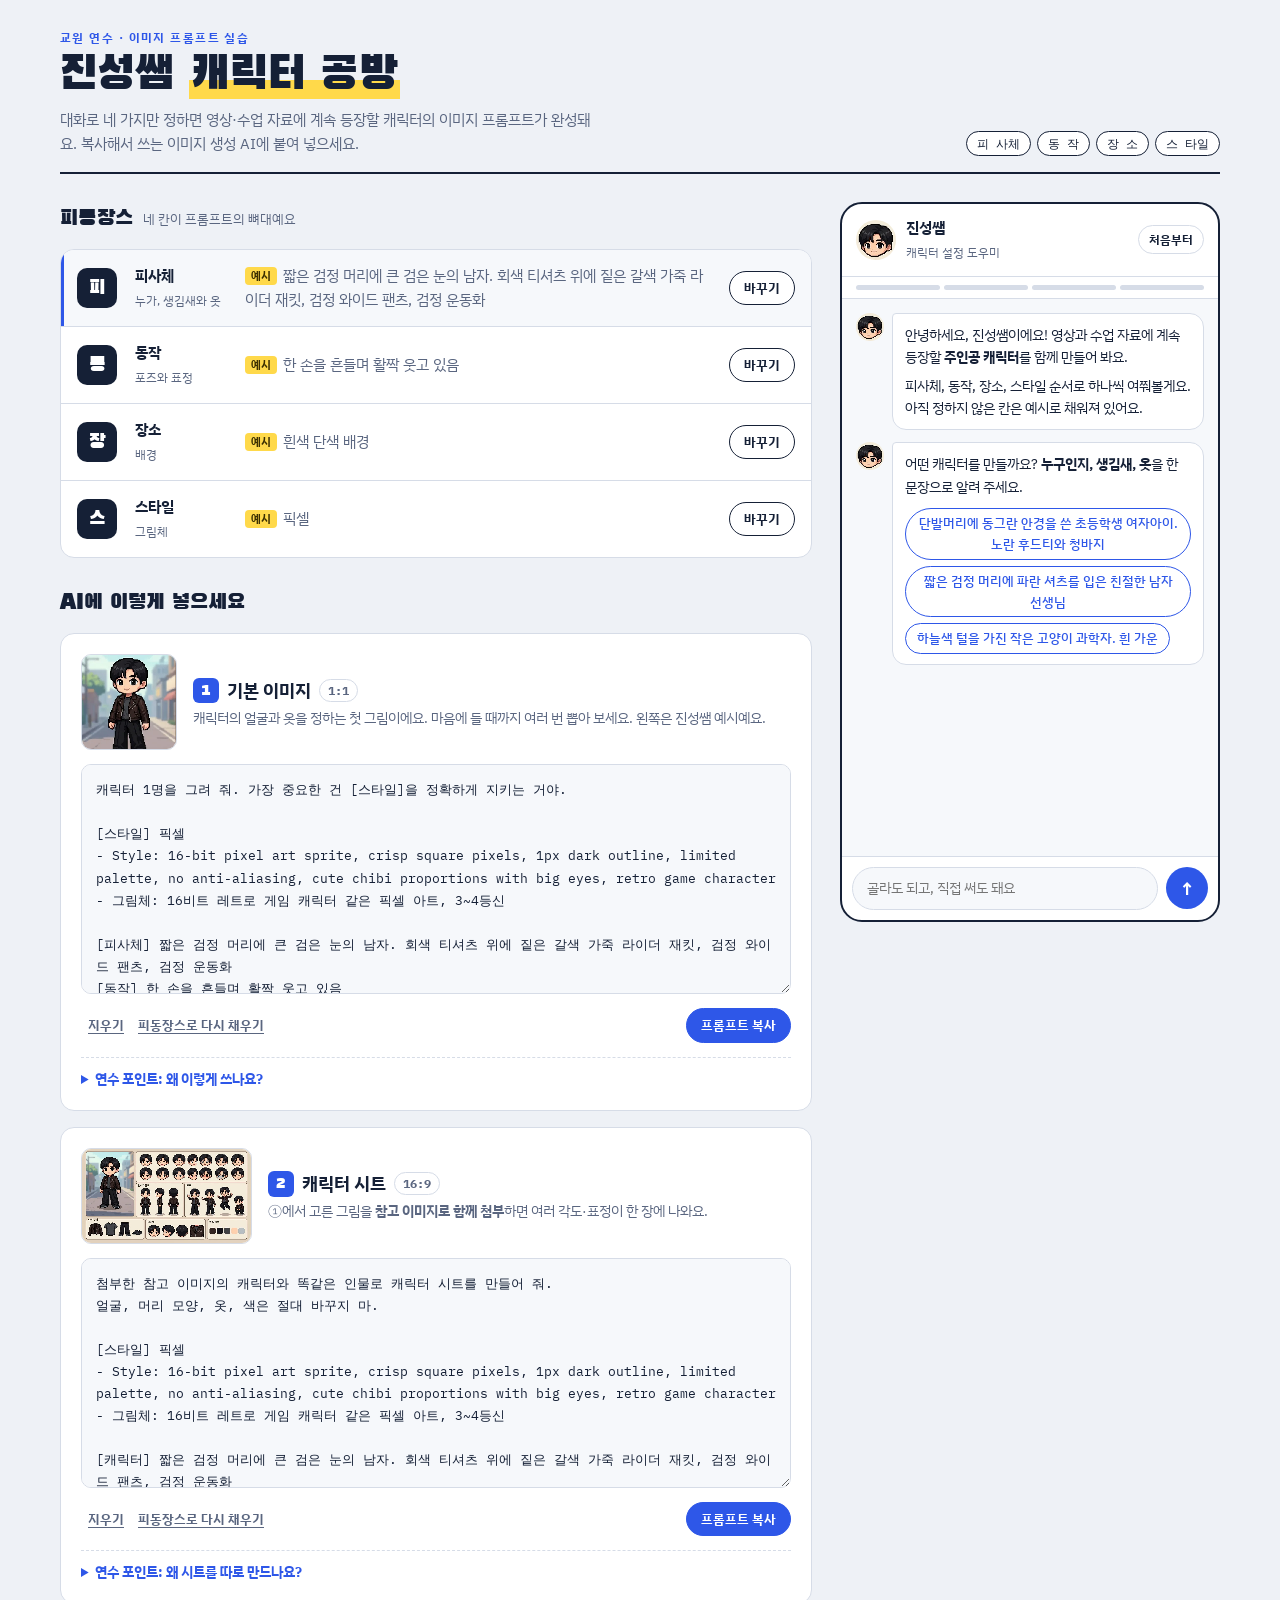
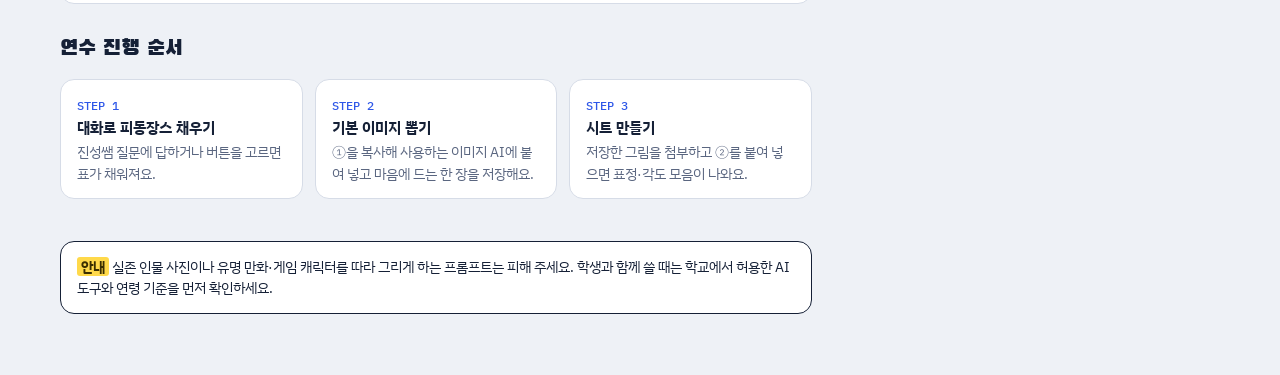
==== index.html @ dccc4670 "영상 만들기 가이드 저장소 초기 구성 Co-Authored-By: Claude Opus 5.5 <noreply@anthropic.com> Claude-Session: https:/" ====
<!doctype html><html><head><meta charset=utf8><meta name=viewport content="width=device-width,initial-scale=1,viewport-fit=cover"><style>:root{color-scheme:light;box-sizing:border-box;padding-top:env(safe-area-inset-top,0px);padding-bottom:env(safe-area-inset-bottom,0px)}html{scroll-padding-top:env(safe-area-inset-top,0px)}body{margin:0;padding:0;font:14px -apple-system,BlinkMacSystemFont,sans-serif;background:#fff;color:#000}img{max-width:100%}[hidden]:not([hidden=until-found i]){display:none!important}</style></head><body>
<title>진성쌤 캐릭터 공방</title>
<meta name="claude:viewport-fit-sides" content="cover">
<link rel="preconnect" href="https://fonts.googleapis.com">
<link rel="preconnect" href="https://fonts.gstatic.com" crossorigin>
<link rel="stylesheet" href="https://fonts.googleapis.com/css2?family=Black+Han+Sans&family=IBM+Plex+Sans+KR:wght@400;500;700&family=IBM+Plex+Mono:wght@400;500&display=swap">
<style>
/* Layout: 작업대(왼쪽, 피동장스 표 + 프롬프트 카드) | 진성쌤 대화 패널(오른쪽, sticky). 좁은 화면에서는 대화 → 작업대 순으로 쌓임 */
:root{
  --bg:#EEF1F6; --surface:#FFFFFF; --sunk:#F6F8FB; --ink:#152036; --muted:#5A6680; --line:#D6DCE7;
  --accent:#2E57E8; --accent-ink:#FFFFFF; --mark:#FFD94A; --mark-ink:#3A2E00; --ok:#1F8A5B;
  --bubble:#E7ECFA;
  --f-display:"Black Han Sans","IBM Plex Sans KR",system-ui,sans-serif;
  --f-body:"IBM Plex Sans KR","Apple SD Gothic Neo","Malgun Gothic",system-ui,sans-serif;
  --f-mono:"IBM Plex Mono",ui-monospace,"Malgun Gothic",monospace;
  --r:14px;
}
@media (prefers-color-scheme: dark){:root:not([data-theme="light"]){
  --bg:#0E1424; --surface:#172036; --sunk:#111A2D; --ink:#E6EBF5; --muted:#97A3BC; --line:#2A3550;
  --accent:#6F8DFF; --accent-ink:#0B1122; --mark:#F5CF3E; --mark-ink:#241C00; --ok:#4CC08A; --bubble:#22305A; color-scheme:dark}}
:root[data-theme="dark"]{
  --bg:#0E1424; --surface:#172036; --sunk:#111A2D; --ink:#E6EBF5; --muted:#97A3BC; --line:#2A3550;
  --accent:#6F8DFF; --accent-ink:#0B1122; --mark:#F5CF3E; --mark-ink:#241C00; --ok:#4CC08A; --bubble:#22305A; color-scheme:dark}

*{box-sizing:border-box}
body{background:var(--bg);color:var(--ink);font-family:var(--f-body);font-size:15px;line-height:1.6;
  padding-left:max(16px,env(safe-area-inset-left,0px));padding-right:max(16px,env(safe-area-inset-right,0px));padding-block:28px 48px}
.wrap{max-width:1160px;margin:0 auto;display:flex;flex-direction:column;gap:28px}
header{display:flex;flex-wrap:wrap;align-items:flex-end;justify-content:space-between;gap:12px;border-bottom:2px solid var(--ink);padding-bottom:16px}
.eyebrow{font-size:12px;letter-spacing:.12em;color:var(--accent);font-weight:700}
h1{font-family:var(--f-display);font-weight:400;font-size:clamp(30px,5vw,46px);line-height:1.1;margin:4px 0 6px;text-wrap:balance}
h1 mark{background:linear-gradient(transparent 58%,var(--mark) 58%);color:inherit;padding:0 2px}
.lede{margin:0;color:var(--muted);max-width:60ch}
.legend{display:flex;gap:6px;flex-wrap:wrap}
.legend span{font-family:var(--f-mono);font-size:12px;border:1.5px solid var(--ink);border-radius:999px;padding:2px 10px;background:var(--surface)}

.grid{display:grid;grid-template-columns:minmax(0,1fr) 380px;gap:28px;align-items:start}
.bench{display:flex;flex-direction:column;gap:28px;min-width:0}
h2{font-family:var(--f-display);font-weight:400;font-size:22px;margin:0 0 12px;display:flex;align-items:center;gap:10px}
h2 small{font-family:var(--f-body);font-size:13px;color:var(--muted);font-weight:400}

/* 피동장스 표 */
.table{background:var(--surface);border:1.5px solid var(--line);border-radius:var(--r);overflow:hidden}
.row{display:grid;grid-template-columns:44px 96px minmax(0,1fr) auto;gap:14px;align-items:center;padding:14px 16px;border-top:1px solid var(--line)}
.row:first-child{border-top:0}
.row.active{background:var(--sunk);box-shadow:inset 3px 0 0 var(--accent)}
.badge{width:40px;height:40px;border-radius:10px;background:var(--ink);color:var(--surface);display:grid;place-items:center;font-family:var(--f-display);font-size:20px}
.row b{display:block;font-size:15px}
.row .sub{font-size:12px;color:var(--muted)}
.val{font-weight:500;min-width:0;overflow-wrap:anywhere}
.val.empty{color:var(--muted);font-weight:400}
.val .ex{font-size:11px;font-weight:700;background:var(--mark);color:var(--mark-ink);border-radius:4px;padding:1px 6px;margin-right:6px;vertical-align:1px}

button{font:inherit;cursor:pointer;color:inherit}
.btn{border:1.5px solid var(--ink);background:var(--surface);border-radius:999px;padding:6px 14px;font-size:13px;font-weight:700;white-space:nowrap}
.btn:hover{background:var(--sunk)}
.btn.primary{background:var(--accent);border-color:var(--accent);color:var(--accent-ink)}
.btn.primary:hover{filter:brightness(1.08)}
.btn.ghost{border-color:transparent;background:transparent;text-decoration:underline;text-underline-offset:3px;color:var(--muted);padding:4px 6px}
.btn:focus-visible,.chip:focus-visible,textarea:focus-visible,input:focus-visible{outline:3px solid var(--mark);outline-offset:2px}

/* 프롬프트 카드 */
.card{background:var(--surface);border:1.5px solid var(--line);border-radius:var(--r);padding:20px;display:flex;flex-direction:column;gap:14px}
.card-head{display:flex;gap:16px;align-items:center;flex-wrap:wrap}
.frame{flex:none;border:1.5px solid var(--line);border-radius:10px;background:var(--sunk);object-fit:cover;image-rendering:pixelated;max-width:100%}
.frame.sq{width:96px;height:96px;object-position:50% 20%}
.frame.wide{width:171px;height:96px}
.card-head h3{margin:0;font-size:18px;display:flex;align-items:center;gap:8px;flex-wrap:wrap}
.num{font-family:var(--f-display);font-weight:400;background:var(--accent);color:var(--accent-ink);border-radius:6px;padding:0 8px;font-size:16px}
.ratio{font-family:var(--f-mono);font-size:12px;border:1px solid var(--line);border-radius:999px;padding:1px 8px;color:var(--muted)}
.card-head p{margin:2px 0 0;color:var(--muted);font-size:13.5px}
textarea{width:100%;min-height:230px;resize:vertical;font-family:var(--f-mono);font-size:13px;line-height:1.7;color:var(--ink);background:var(--sunk);border:1.5px solid var(--line);border-radius:10px;padding:14px}
.actions{display:flex;flex-wrap:wrap;justify-content:space-between;gap:8px;align-items:center}
.actions .r{display:flex;gap:8px;flex-wrap:wrap}
details.why{border-top:1px dashed var(--line);padding-top:10px;font-size:13.5px}
details.why summary{cursor:pointer;font-weight:700;color:var(--accent)}
details.why ul{margin:8px 0 0;padding-left:18px;color:var(--muted)}
details.why li{margin:4px 0}
details.why code{font-family:var(--f-mono);font-size:12px;background:var(--sunk);padding:1px 5px;border-radius:4px;color:var(--ink)}

/* 사용 순서 */
.steps{list-style:none;margin:0;padding:0;display:grid;grid-template-columns:repeat(3,minmax(0,1fr));gap:12px}
.steps li{background:var(--surface);border:1.5px solid var(--line);border-radius:var(--r);padding:14px 16px;font-size:13.5px;color:var(--muted)}
.steps li strong{display:block;color:var(--ink);font-size:14.5px;margin-bottom:2px}
.steps .n{font-family:var(--f-mono);font-size:12px;color:var(--accent);font-weight:500}
.note{background:var(--surface);border:1.5px solid var(--ink);border-radius:var(--r);padding:14px 16px;font-size:13.5px}
.note b{background:var(--mark);color:var(--mark-ink);padding:0 4px;border-radius:3px}

/* 대화 패널 */
.chat{position:sticky;top:max(16px,env(safe-area-inset-top,0px));background:var(--surface);border:2px solid var(--ink);border-radius:22px;display:flex;flex-direction:column;height:min(720px,calc(100vh - 40px));overflow:hidden}
.chat-top{display:flex;align-items:center;gap:10px;padding:12px 14px;border-bottom:1.5px solid var(--line)}
.chat-top .who{flex:1;min-width:0}
.chat-top strong{display:block;font-size:15px}
.chat-top span{font-size:12px;color:var(--muted)}
.avatar{width:40px;height:40px;flex:none;border-radius:50%;background:var(--bubble);overflow:hidden}
.avatar.sm{width:28px;height:28px}
.prog{display:flex;gap:4px;padding:8px 14px;border-bottom:1px solid var(--line)}
.prog i{flex:1;height:5px;border-radius:3px;background:var(--line)}
.prog i.on{background:var(--accent)}
.log{flex:1;overflow-y:auto;padding:14px;display:flex;flex-direction:column;gap:12px;background:var(--sunk)}
.msg{display:flex;gap:8px;align-items:flex-start;max-width:100%}
.msg .body{background:var(--surface);border:1px solid var(--line);border-radius:4px 14px 14px 14px;padding:10px 12px;font-size:14px;min-width:0}
.msg.me{justify-content:flex-end}
.msg.me .body{background:var(--accent);color:var(--accent-ink);border-color:var(--accent);border-radius:14px 4px 14px 14px}
.msg .body p{margin:0}
.msg .body p+p{margin-top:6px}
.chips{display:flex;flex-wrap:wrap;gap:6px;margin-top:10px}
.chip{border:1.5px solid var(--accent);color:var(--accent);background:transparent;border-radius:999px;padding:4px 11px;font-size:13px;font-weight:500}
.chip:hover{background:var(--bubble)}
.done-box{margin-top:10px;display:flex;flex-direction:column;gap:8px}
.done-box div{display:flex;align-items:center;justify-content:space-between;gap:8px;border:1px solid var(--line);border-radius:10px;padding:8px 10px;font-size:13px;font-weight:700}
.compose{display:flex;gap:8px;padding:10px;border-top:1.5px solid var(--line);padding-bottom:max(10px,env(safe-area-inset-bottom,0px))}
.compose input{flex:1;min-width:0;font:inherit;font-size:14px;border:1.5px solid var(--line);border-radius:999px;padding:9px 14px;background:var(--sunk);color:var(--ink)}
.send{width:42px;height:42px;border-radius:50%;border:0;background:var(--accent);color:var(--accent-ink);font-size:18px;font-weight:700;flex:none}
.icon-btn{border:1.5px solid var(--line);background:var(--surface);border-radius:999px;padding:4px 10px;font-size:12px;font-weight:700}

.toast{position:fixed;left:50%;bottom:calc(24px + env(safe-area-inset-bottom,0px));transform:translateX(-50%);background:var(--ink);color:var(--surface);padding:9px 16px;border-radius:999px;font-size:13.5px;font-weight:700;z-index:20}

@media (max-width:920px){
  .grid{grid-template-columns:minmax(0,1fr)}
  .chat{position:static;height:560px;order:-1}
  .steps{grid-template-columns:minmax(0,1fr)}
}
@media (max-width:520px){
  .row{grid-template-columns:40px minmax(0,1fr) auto;row-gap:4px}
  .row .lbl{grid-column:2}
  .row .val{grid-column:1 / -1;padding-left:54px}
  .row .btn{grid-row:1;grid-column:3}
}
@media (prefers-reduced-motion:no-preference){
  .msg{animation:pop .22s ease-out both}
  @keyframes pop{from{transform:translateY(6px);opacity:.4}to{transform:none;opacity:1}}
}
</style>

<div class="wrap">
  <header>
    <div>
      <div class="eyebrow">교원 연수 · 이미지 프롬프트 실습</div>
      <h1>진성쌤 <mark>캐릭터 공방</mark></h1>
      <p class="lede">대화로 네 가지만 정하면 영상·수업 자료에 계속 등장할 캐릭터의 이미지 프롬프트가 완성돼요. 복사해서 쓰는 이미지 생성 AI에 붙여 넣으세요.</p>
    </div>
    <div class="legend" aria-label="프롬프트 4요소"><span>피 사체</span><span>동 작</span><span>장 소</span><span>스 타일</span></div>
  </header>

  <div class="grid">
    <div class="bench">
      <section>
        <h2>피동장스 <small>네 칸이 프롬프트의 뼈대예요</small></h2>
        <div class="table" id="table"></div>
      </section>

      <section>
        <h2>AI에 이렇게 넣으세요</h2>
        <div style="display:flex;flex-direction:column;gap:16px">
          <article class="card" id="card-base">
            <div class="card-head">
              <img class="frame sq" src="[data-uri]" alt="기본 이미지 예시: 픽셀 아트 진성쌤 전신">
              <div>
                <h3><span class="num">1</span>기본 이미지 <span class="ratio">1:1</span></h3>
                <p>캐릭터의 얼굴과 옷을 정하는 첫 그림이에요. 마음에 들 때까지 여러 번 뽑아 보세요. 왼쪽은 진성쌤 예시예요.</p>
              </div>
            </div>
            <textarea id="p-base" aria-label="기본 이미지 프롬프트" spellcheck="false"></textarea>
            <div class="actions">
              <div><button class="btn ghost" data-clear="base">지우기</button><button class="btn ghost" data-refill="base">피동장스로 다시 채우기</button></div>
              <div class="r"><button class="btn primary" data-copy="base">프롬프트 복사</button></div>
            </div>
            <details class="why">
              <summary>연수 포인트: 왜 이렇게 쓰나요?</summary>
              <ul>
                <li><b>스타일을 맨 위에</b> 둡니다. 이미지 AI는 앞쪽 지시를 더 강하게 따라서 그림체가 흔들리지 않아요.</li>
                <li>스타일은 <code>Style:</code> 영어 키워드와 한국어 설명을 함께 적어요. 영어 화풍 용어가 결과를 더 안정적으로 묶어 줍니다.</li>
                <li><b>캐릭터 1명·전신·가운데</b>를 명시하면 다음 단계(시트)의 참고 이미지로 쓰기 좋아요.</li>
                <li>"글자·로고 넣지 않기" 같은 <b>하지 말 것</b>도 한 줄로 적어 두세요.</li>
              </ul>
            </details>
          </article>

          <article class="card" id="card-sheet">
            <div class="card-head">
              <img class="frame wide" src="[data-uri]" alt="캐릭터 시트 예시: 표정, 턴어라운드, 포즈, 의상">
              <div>
                <h3><span class="num">2</span>캐릭터 시트 <span class="ratio">16:9</span></h3>
                <p>①에서 고른 그림을 <b>참고 이미지로 함께 첨부</b>하면 여러 각도·표정이 한 장에 나와요.</p>
              </div>
            </div>
            <textarea id="p-sheet" aria-label="캐릭터 시트 프롬프트" spellcheck="false"></textarea>
            <div class="actions">
              <div><button class="btn ghost" data-clear="sheet">지우기</button><button class="btn ghost" data-refill="sheet">피동장스로 다시 채우기</button></div>
              <div class="r"><button class="btn primary" data-copy="sheet">프롬프트 복사</button></div>
            </div>
            <details class="why">
              <summary>연수 포인트: 왜 시트를 따로 만드나요?</summary>
              <ul>
                <li>영상이나 슬라이드에 같은 캐릭터를 여러 장면에 넣으려면 <b>일관성</b>이 가장 중요해요. 시트가 그 기준표 역할을 합니다.</li>
                <li>"얼굴·머리·옷·색은 바꾸지 마"처럼 <b>고정할 것</b>을 먼저 말하고, 그다음 칸 구성을 번호로 지시해요.</li>
                <li>칸 구성을 번호 목록으로 쓰면 AI가 배치를 빠뜨리는 일이 줄어요.</li>
              </ul>
            </details>
          </article>
        </div>
      </section>

      <section>
        <h2>연수 진행 순서</h2>
        <ol class="steps">
          <li><span class="n">STEP 1</span><strong>대화로 피동장스 채우기</strong>진성쌤 질문에 답하거나 버튼을 고르면 표가 채워져요.</li>
          <li><span class="n">STEP 2</span><strong>기본 이미지 뽑기</strong>①을 복사해 사용하는 이미지 AI에 붙여 넣고 마음에 드는 한 장을 저장해요.</li>
          <li><span class="n">STEP 3</span><strong>시트 만들기</strong>저장한 그림을 첨부하고 ②를 붙여 넣으면 표정·각도 모음이 나와요.</li>
        </ol>
      </section>

      <p class="note"><b>안내</b> 실존 인물 사진이나 유명 만화·게임 캐릭터를 따라 그리게 하는 프롬프트는 피해 주세요. 학생과 함께 쓸 때는 학교에서 허용한 AI 도구와 연령 기준을 먼저 확인하세요.</p>
    </div>

    <aside class="chat" aria-label="진성쌤과 대화">
      <div class="chat-top">
        <div class="avatar" data-avatar></div>
        <div class="who"><strong>진성쌤</strong><span>캐릭터 설정 도우미</span></div>
        <button class="icon-btn" id="reset">처음부터</button>
      </div>
      <div class="prog" id="prog"><i></i><i></i><i></i><i></i></div>
      <div class="log" id="log" aria-live="polite"></div>
      <form class="compose" id="compose">
        <input id="say" autocomplete="off" placeholder="골라도 되고, 직접 써도 돼요">
        <button class="send" aria-label="보내기">↑</button>
      </form>
    </aside>
  </div>
</div>
<div class="toast" id="toast" hidden></div>

<script>
/* ===== 1. 데이터: 스타일 사전 (영어 키워드 + 한국어 설명) ===== */
const STYLES = {
  "픽셀":        {en:"16-bit pixel art sprite, crisp square pixels, 1px dark outline, limited palette, no anti-aliasing, cute chibi proportions with big eyes, retro game character", ko:"16비트 레트로 게임 캐릭터 같은 픽셀 아트, 3~4등신"},
  "3D 클레이":   {en:"3D clay render, soft matte plasticine texture, rounded chunky shapes, soft studio lighting, cute toy-like proportions", ko:"말랑한 점토 인형 느낌의 3D, 둥글고 귀여운 비율"},
  "수채화 동화": {en:"soft watercolor children's picture book illustration, gentle paper texture, pastel washes, delicate pencil lines", ko:"그림책 삽화 같은 부드러운 수채화, 파스텔 톤"},
  "2D 애니":     {en:"clean 2D anime cel shading, bold clean line art, bright flat colors, expressive eyes", ko:"선이 깔끔한 2D 애니메이션 셀 채색"},
  "플랫 벡터":   {en:"flat vector illustration, simple geometric shapes, no gradients, clean edges, limited color palette", ko:"단순한 도형으로 만든 평면 벡터 일러스트, 그라데이션 없음"},
  "크레파스":    {en:"crayon drawing on paper, waxy texture, playful childlike strokes, bright colors", ko:"종이에 크레파스로 그린 듯한 아이 그림 느낌"}
};
const FIELDS = [
  {key:"subject", ch:"피", label:"피사체", sub:"누가, 생김새와 옷",
   ask:"어떤 캐릭터를 만들까요? <b>누구인지, 생김새, 옷</b>을 한 문장으로 알려 주세요.",
   chips:["단발머리에 동그란 안경을 쓴 초등학생 여자아이. 노란 후드티와 청바지","짧은 검정 머리에 파란 셔츠를 입은 친절한 남자 선생님","하늘색 털을 가진 작은 고양이 과학자. 흰 가운"]},
  {key:"action", ch:"동", label:"동작", sub:"포즈와 표정",
   ask:"좋아요! 캐릭터가 <b>무엇을 하고 있나요?</b> 표정도 함께 알려 주면 더 좋아요.",
   chips:["한 손을 흔들며 활짝 웃고 있음","엄지를 척 들고 자신 있게 웃음","책을 품에 안고 수줍게 미소 지음"]},
  {key:"place", ch:"장", label:"장소", sub:"배경",
   ask:"<b>배경</b>은 어디로 할까요? 캐릭터를 여러 장면에 다시 쓰려면 단색 배경이 편해요.",
   chips:["흰색 단색 배경","햇살이 드는 교실","별이 가득한 우주"]},
  {key:"style", ch:"스", label:"스타일", sub:"그림체",
   ask:"마지막! <b>그림체</b>를 골라 주세요. 스타일이 프롬프트의 맨 앞에 들어가요.",
   chips:Object.keys(STYLES)}
];
const EXAMPLE = {subject:"짧은 검정 머리에 큰 검은 눈의 남자. 회색 티셔츠 위에 짙은 갈색 가죽 라이더 재킷, 검정 와이드 팬츠, 검정 운동화", action:"한 손을 흔들며 활짝 웃고 있음", place:"흰색 단색 배경", style:"픽셀"};

/* ===== 2. 프롬프트 조립 ===== */
function styleBlock(s){
  const st = STYLES[s];
  return st ? `[스타일] ${s}\n- Style: ${st.en}\n- 그림체: ${st.ko}` : `[스타일] ${s}`;
}
function buildBase(v){
  return `캐릭터 1명을 그려 줘. 가장 중요한 건 [스타일]을 정확하게 지키는 거야.

${styleBlock(v.style)}

[피사체] ${v.subject}
[동작] ${v.action}
[장소] ${v.place}

[구도] 정사각형 1:1. 머리부터 발끝까지 전신이 프레임 안에 모두 보이게, 캐릭터는 가운데.
[주의] 글자, 로고, 워터마크는 넣지 마. 캐릭터는 1명만.`;
}
function buildSheet(v){
  return `첨부한 참고 이미지의 캐릭터와 똑같은 인물로 캐릭터 시트를 만들어 줘.
얼굴, 머리 모양, 옷, 색은 절대 바꾸지 마.

${styleBlock(v.style)}

[캐릭터] ${v.subject}

[구성] 16:9 가로 한 장, 흰 배경, 칸을 나눠서 배치:
1. 왼쪽 큰 칸: 기본 전신 정면 (참고 이미지와 같은 모습)
2. 위쪽 가운데~오른쪽: 얼굴 클로즈업 표정 8개를 2줄로 - 기본 미소, 활짝 웃음, 신남, 놀람, 고민, 부끄러움, 속상함, 장난스러운 윙크
3. 가운데 줄: 턴어라운드 - 전신 정면, 옆모습, 뒷모습 3개를 같은 크기, 같은 바닥선에
4. 오른쪽 아래: 동작 포즈 4개 - "${v.action}" 포함, 걷기, 가리키며 설명하기, 점프
5. 아래 줄: 의상·소품 칸 - 입고 있는 옷, 신발, 소품을 하나씩 따로 그리기

[주의] 모든 칸에서 같은 캐릭터, 같은 비율. 칸 사이 여백은 넉넉하게. 글자는 넣지 마.`;
}

/* ===== 3. 상태 ===== */
const KEY = "jinseong-char-workshop-v1";
let state = {values:{}, step:0, editing:null, log:[]};
function save(){ try{ localStorage.setItem(KEY, JSON.stringify(state)); }catch(e){} }
function load(){ try{ const s = JSON.parse(localStorage.getItem(KEY)); if(s && s.values) state = s; }catch(e){} }
const filled = () => FIELDS.every(f => state.values[f.key]);
const current = () => FIELDS.reduce((o,f)=>(o[f.key]=state.values[f.key]||EXAMPLE[f.key],o),{});

/* ===== 4. 화면 그리기 ===== */
const AVATAR = `<img src="[data-uri]" alt="" width="100%" height="100%" style="object-fit:cover;image-rendering:pixelated">`;
const $ = s => document.querySelector(s);
const esc = t => String(t).replace(/[&<>"]/g, c => ({"&":"&amp;","<":"&lt;",">":"&gt;",'"':"&quot;"}[c]));

function renderTable(){
  const active = state.editing ?? (state.step < FIELDS.length ? FIELDS[state.step].key : null);
  $("#table").innerHTML = FIELDS.map(f=>{
    const v = state.values[f.key];
    const shown = v ? esc(v) : `<span class="ex">예시</span>${esc(EXAMPLE[f.key])}`;
    return `<div class="row ${active===f.key?'active':''}">
      <div class="badge">${f.ch}</div>
      <div class="lbl"><b>${f.label}</b><span class="sub">${f.sub}</span></div>
      <div class="val ${v?'':'empty'}">${shown}</div>
      <button class="btn" data-edit="${f.key}">바꾸기</button></div>`;
  }).join("");
}
function renderPrompts(force){
  const v = current();
  ["base","sheet"].forEach(k=>{
    const ta = $("#p-"+k);
    if(force===k || force===true || !ta.dataset.touched) ta.value = k==="base" ? buildBase(v) : buildSheet(v);
  });
}
function renderProgress(){
  document.querySelectorAll("#prog i").forEach((el,i)=>el.classList.toggle("on", !!state.values[FIELDS[i].key]));
}
function renderLog(){
  const log = $("#log");
  log.innerHTML = state.log.map((m,i)=>{
    if(m.me) return `<div class="msg me"><div class="body"><p>${esc(m.text)}</p></div></div>`;
    const last = i === state.log.length-1;
    let extra = "";
    if(last && m.chips) extra = `<div class="chips">${m.chips.map(c=>`<button class="chip" data-pick="${esc(c)}">${esc(c)}</button>`).join("")}</div>`;
    if(m.done) extra = `<div class="done-box"><div>① 기본 이미지<button class="btn primary" data-copy="base">복사</button></div><div>② 캐릭터 시트<button class="btn primary" data-copy="sheet">복사</button></div></div>`;
    return `<div class="msg"><div class="avatar sm">${AVATAR}</div><div class="body">${m.html}${extra}</div></div>`;
  }).join("");
  log.scrollTop = log.scrollHeight;
}
function renderAll(){ renderTable(); renderPrompts(); renderProgress(); renderLog(); save(); }

/* ===== 5. 대화 흐름 ===== */
function bot(html, opts={}){ state.log.push({html, ...opts}); }
function askField(key, again){
  const f = FIELDS.find(x=>x.key===key);
  bot(`<p>${again ? `<b>${f.label}</b>을(를) 다시 정해 볼게요. ` : ""}${f.ask}</p>`, {chips:f.chips});
}
function finish(){
  bot(`<p>캐릭터 설정 완성! 아래에서 복사해 이미지 AI에 붙여 넣으세요.</p><p>②는 ①로 뽑은 그림을 <b>참고 이미지로 첨부</b>한 뒤 넣어야 같은 캐릭터가 나와요. 바꾸고 싶은 건 왼쪽 표의 <b>바꾸기</b>를 누르세요.</p>`, {done:true});
}
function answer(text){
  text = text.trim(); if(!text) return;
  const key = state.editing ?? FIELDS[state.step]?.key;
  if(!key) return;
  state.log.push({me:true, text});
  state.values[key] = text;
  document.querySelectorAll("textarea").forEach(t=>delete t.dataset.touched);
  if(state.editing){ state.editing = null; }
  else { state.step++; }
  const next = FIELDS.find(f=>!state.values[f.key]);
  if(next){ state.step = FIELDS.indexOf(next); askField(next.key); }
  else { state.step = FIELDS.length; finish(); }
  renderAll();
}
function start(){
  state = {values:{}, step:0, editing:null, log:[]};
  bot(`<p>안녕하세요, 진성쌤이에요! 영상과 수업 자료에 계속 등장할 <b>주인공 캐릭터</b>를 함께 만들어 봐요.</p><p>피사체, 동작, 장소, 스타일 순서로 하나씩 여쭤볼게요. 아직 정하지 않은 칸은 예시로 채워져 있어요.</p>`);
  askField("subject");
  document.querySelectorAll("textarea").forEach(t=>delete t.dataset.touched);
  renderAll();
}

/* ===== 6. 이벤트 ===== */
function toast(t){ const el=$("#toast"); el.textContent=t; el.hidden=false; clearTimeout(toast.t); toast.t=setTimeout(()=>el.hidden=true,1800); }
async function copy(k){
  const ta = $("#p-"+k);
  try{ await navigator.clipboard.writeText(ta.value); toast(k==="base"?"① 기본 이미지 프롬프트를 복사했어요":"② 캐릭터 시트 프롬프트를 복사했어요"); }
  catch(e){ ta.focus(); ta.select(); toast("선택해 두었어요. Ctrl+C로 복사하세요"); }
}
document.addEventListener("click", e=>{
  const b = e.target.closest("button"); if(!b) return;
  if(b.dataset.pick){ answer(b.dataset.pick); }
  else if(b.dataset.copy){ copy(b.dataset.copy); }
  else if(b.dataset.edit){
    state.editing = b.dataset.edit; askField(b.dataset.edit, true); renderAll();
    if(matchMedia("(max-width:920px)").matches) $(".chat").scrollIntoView({behavior:"smooth"});
    $("#say").focus({preventScroll:true});
  }
  else if(b.dataset.clear){ const ta=$("#p-"+b.dataset.clear); ta.value=""; ta.dataset.touched="1"; ta.focus(); }
  else if(b.dataset.refill){ delete $("#p-"+b.dataset.refill).dataset.touched; renderPrompts(b.dataset.refill); toast("피동장스 내용으로 다시 채웠어요"); }
  else if(b.id==="reset"){ start(); }
});
document.querySelectorAll("textarea").forEach(t=>t.addEventListener("input",()=>t.dataset.touched="1"));
$("#compose").addEventListener("submit", e=>{ e.preventDefault(); const i=$("#say"); answer(i.value); i.value=""; });

document.querySelectorAll("[data-avatar]").forEach(el=>el.innerHTML=AVATAR);
load();
if(!state.log.length) start(); else renderAll();
</script>

</body></html>
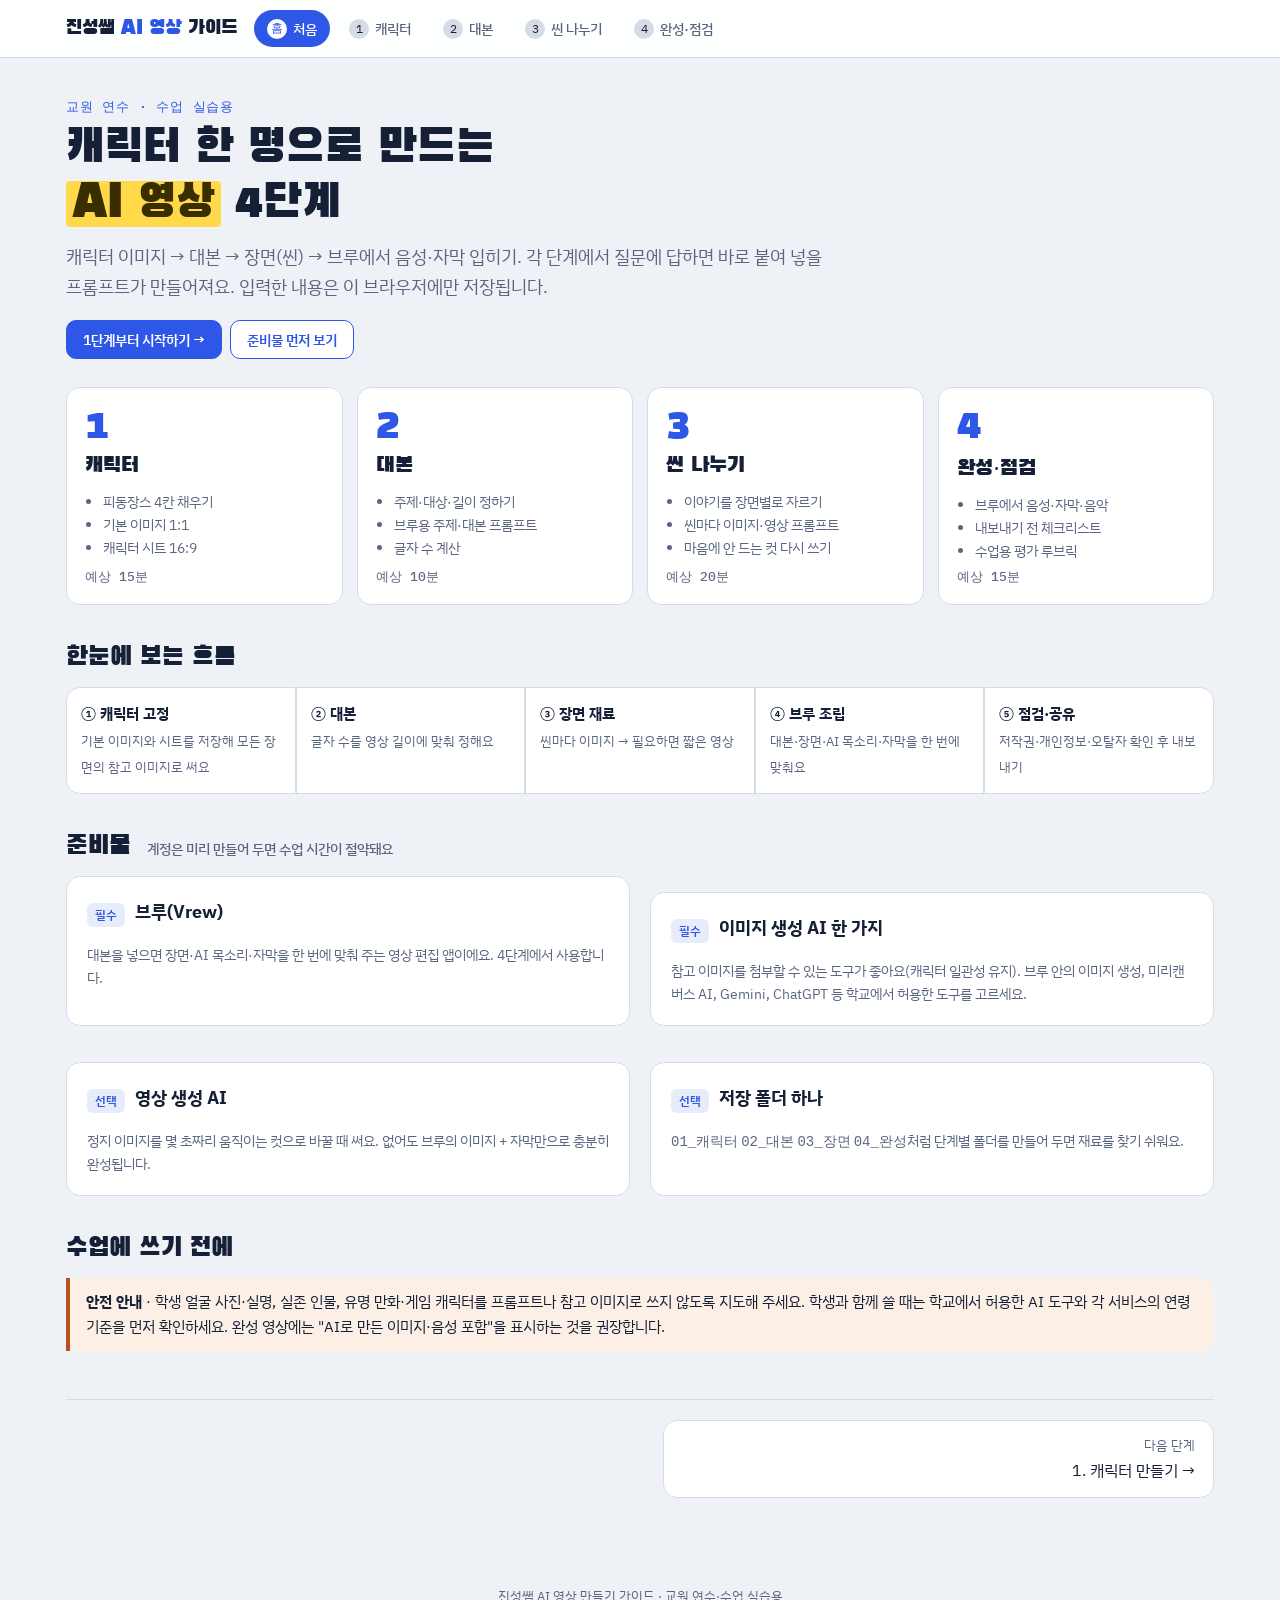
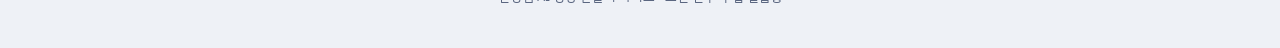
==== commit 5860ac1b: "4단계 영상 만들기 가이드로 확장 - 홈(로드맵·준비물·안전 안내) 추가 - 2단계 대본 프롬프트 생성기, 3단계 씬 나누기·컷 다시 쓰기 추가 - 4단계 브루 조립·체크리스트·평" ====
--- a/index.html
+++ b/index.html
@@ -1,403 +1,114 @@
-<!doctype html><html><head><meta charset=utf8><meta name=viewport content="width=device-width,initial-scale=1,viewport-fit=cover"><style>:root{color-scheme:light;box-sizing:border-box;padding-top:env(safe-area-inset-top,0px);padding-bottom:env(safe-area-inset-bottom,0px)}html{scroll-padding-top:env(safe-area-inset-top,0px)}body{margin:0;padding:0;font:14px -apple-system,BlinkMacSystemFont,sans-serif;background:#fff;color:#000}img{max-width:100%}[hidden]:not([hidden=until-found i]){display:none!important}</style></head><body>
-<title>진성쌤 캐릭터 공방</title>
-<meta name="claude:viewport-fit-sides" content="cover">
+<!doctype html>
+<html lang="ko">
+<head>
+<meta charset="utf-8">
+<meta name="viewport" content="width=device-width,initial-scale=1">
+<title>진성쌤 AI 영상 가이드</title>
+<meta name="description" content="캐릭터 만들기부터 대본, 씬 나누기, 완성 점검까지 단계별로 따라 하는 AI 영상 제작 가이드">
 <link rel="preconnect" href="https://fonts.googleapis.com">
 <link rel="preconnect" href="https://fonts.gstatic.com" crossorigin>
 <link rel="stylesheet" href="https://fonts.googleapis.com/css2?family=Black+Han+Sans&family=IBM+Plex+Sans+KR:wght@400;500;700&family=IBM+Plex+Mono:wght@400;500&display=swap">
+<link rel="stylesheet" href="assets/guide.css">
 <style>
-/* Layout: 작업대(왼쪽, 피동장스 표 + 프롬프트 카드) | 진성쌤 대화 패널(오른쪽, sticky). 좁은 화면에서는 대화 → 작업대 순으로 쌓임 */
-:root{
-  --bg:#EEF1F6; --surface:#FFFFFF; --sunk:#F6F8FB; --ink:#152036; --muted:#5A6680; --line:#D6DCE7;
-  --accent:#2E57E8; --accent-ink:#FFFFFF; --mark:#FFD94A; --mark-ink:#3A2E00; --ok:#1F8A5B;
-  --bubble:#E7ECFA;
-  --f-display:"Black Han Sans","IBM Plex Sans KR",system-ui,sans-serif;
-  --f-body:"IBM Plex Sans KR","Apple SD Gothic Neo","Malgun Gothic",system-ui,sans-serif;
-  --f-mono:"IBM Plex Mono",ui-monospace,"Malgun Gothic",monospace;
-  --r:14px;
-}
-@media (prefers-color-scheme: dark){:root:not([data-theme="light"]){
-  --bg:#0E1424; --surface:#172036; --sunk:#111A2D; --ink:#E6EBF5; --muted:#97A3BC; --line:#2A3550;
-  --accent:#6F8DFF; --accent-ink:#0B1122; --mark:#F5CF3E; --mark-ink:#241C00; --ok:#4CC08A; --bubble:#22305A; color-scheme:dark}}
-:root[data-theme="dark"]{
-  --bg:#0E1424; --surface:#172036; --sunk:#111A2D; --ink:#E6EBF5; --muted:#97A3BC; --line:#2A3550;
-  --accent:#6F8DFF; --accent-ink:#0B1122; --mark:#F5CF3E; --mark-ink:#241C00; --ok:#4CC08A; --bubble:#22305A; color-scheme:dark}
+  .road{display:grid;grid-template-columns:repeat(4,minmax(0,1fr));gap:14px;margin-top:20px}
+  @media (max-width:900px){.road{grid-template-columns:repeat(2,minmax(0,1fr))}}
+  @media (max-width:520px){.road{grid-template-columns:minmax(0,1fr)}}
+  .road a{display:flex;flex-direction:column;gap:6px;text-decoration:none;color:var(--ink);background:var(--surface);border:1px solid var(--line);border-radius:var(--r);padding:18px;transition:transform .15s,border-color .15s}
+  .road a:hover{transform:translateY(-2px);border-color:var(--accent)}
+  .road .big{font:400 40px/1 var(--f-display);color:var(--accent)}
+  .road .t{font:400 22px var(--f-display)}
+  .road ul{margin:4px 0 0;padding-left:18px;font-size:14px;color:var(--muted)}
+  .road .time{margin-top:auto;font:500 13px var(--f-mono);color:var(--muted)}
+  .pipe{display:flex;align-items:stretch;gap:0;flex-wrap:wrap;margin-top:12px}
+  .pipe div{flex:1 1 150px;background:var(--surface);border:1px solid var(--line);padding:14px;position:relative}
+  .pipe div:first-child{border-radius:var(--r) 0 0 var(--r)}
+  .pipe div:last-child{border-radius:0 var(--r) var(--r) 0}
+  .pipe b{display:block;font-size:15px}
+  .pipe span{font-size:13px;color:var(--muted)}
+  @media (max-width:760px){.pipe div,.pipe div:first-child,.pipe div:last-child{border-radius:10px;margin-bottom:6px}}
+</style>
+</head>
+<body>
+<div id="topbar"></div>
 
-*{box-sizing:border-box}
-body{background:var(--bg);color:var(--ink);font-family:var(--f-body);font-size:15px;line-height:1.6;
-  padding-left:max(16px,env(safe-area-inset-left,0px));padding-right:max(16px,env(safe-area-inset-right,0px));padding-block:28px 48px}
-.wrap{max-width:1160px;margin:0 auto;display:flex;flex-direction:column;gap:28px}
-header{display:flex;flex-wrap:wrap;align-items:flex-end;justify-content:space-between;gap:12px;border-bottom:2px solid var(--ink);padding-bottom:16px}
-.eyebrow{font-size:12px;letter-spacing:.12em;color:var(--accent);font-weight:700}
-h1{font-family:var(--f-display);font-weight:400;font-size:clamp(30px,5vw,46px);line-height:1.1;margin:4px 0 6px;text-wrap:balance}
-h1 mark{background:linear-gradient(transparent 58%,var(--mark) 58%);color:inherit;padding:0 2px}
-.lede{margin:0;color:var(--muted);max-width:60ch}
-.legend{display:flex;gap:6px;flex-wrap:wrap}
-.legend span{font-family:var(--f-mono);font-size:12px;border:1.5px solid var(--ink);border-radius:999px;padding:2px 10px;background:var(--surface)}
+<main class="wrap">
+  <div class="hero">
+    <div class="eyebrow">교원 연수 · 수업 실습용</div>
+    <h1>캐릭터 한 명으로 만드는<br><mark>AI 영상</mark> 4단계</h1>
+    <p class="lede">캐릭터 이미지 → 대본 → 장면(씬) → 브루에서 음성·자막 입히기. 각 단계에서 질문에 답하면 바로 붙여 넣을 프롬프트가 만들어져요. 입력한 내용은 이 브라우저에만 저장됩니다.</p>
+    <div class="row" style="margin-top:18px">
+      <a class="btn" href="character.html">1단계부터 시작하기 →</a>
+      <a class="btn ghost" href="#prepare">준비물 먼저 보기</a>
+    </div>
+  </div>
 
-.grid{display:grid;grid-template-columns:minmax(0,1fr) 380px;gap:28px;align-items:start}
-.bench{display:flex;flex-direction:column;gap:28px;min-width:0}
-h2{font-family:var(--f-display);font-weight:400;font-size:22px;margin:0 0 12px;display:flex;align-items:center;gap:10px}
-h2 small{font-family:var(--f-body);font-size:13px;color:var(--muted);font-weight:400}
+  <nav class="road" aria-label="제작 단계">
+    <a href="character.html">
+      <span class="big">1</span><span class="t">캐릭터</span>
+      <ul><li>피동장스 4칸 채우기</li><li>기본 이미지 1:1</li><li>캐릭터 시트 16:9</li></ul>
+      <span class="time">예상 15분</span>
+    </a>
+    <a href="script.html">
+      <span class="big">2</span><span class="t">대본</span>
+      <ul><li>주제·대상·길이 정하기</li><li>브루용 주제·대본 프롬프트</li><li>글자 수 계산</li></ul>
+      <span class="time">예상 10분</span>
+    </a>
+    <a href="scenes.html">
+      <span class="big">3</span><span class="t">씬 나누기</span>
+      <ul><li>이야기를 장면별로 자르기</li><li>씬마다 이미지·영상 프롬프트</li><li>마음에 안 드는 컷 다시 쓰기</li></ul>
+      <span class="time">예상 20분</span>
+    </a>
+    <a href="finish.html">
+      <span class="big">4</span><span class="t">완성·점검</span>
+      <ul><li>브루에서 음성·자막·음악</li><li>내보내기 전 체크리스트</li><li>수업용 평가 루브릭</li></ul>
+      <span class="time">예상 15분</span>
+    </a>
+  </nav>
 
-/* 피동장스 표 */
-.table{background:var(--surface);border:1.5px solid var(--line);border-radius:var(--r);overflow:hidden}
-.row{display:grid;grid-template-columns:44px 96px minmax(0,1fr) auto;gap:14px;align-items:center;padding:14px 16px;border-top:1px solid var(--line)}
-.row:first-child{border-top:0}
-.row.active{background:var(--sunk);box-shadow:inset 3px 0 0 var(--accent)}
-.badge{width:40px;height:40px;border-radius:10px;background:var(--ink);color:var(--surface);display:grid;place-items:center;font-family:var(--f-display);font-size:20px}
-.row b{display:block;font-size:15px}
-.row .sub{font-size:12px;color:var(--muted)}
-.val{font-weight:500;min-width:0;overflow-wrap:anywhere}
-.val.empty{color:var(--muted);font-weight:400}
-.val .ex{font-size:11px;font-weight:700;background:var(--mark);color:var(--mark-ink);border-radius:4px;padding:1px 6px;margin-right:6px;vertical-align:1px}
+  <section>
+    <h2>한눈에 보는 흐름</h2>
+    <div class="pipe">
+      <div><b>① 캐릭터 고정</b><span>기본 이미지와 시트를 저장해 모든 장면의 참고 이미지로 써요</span></div>
+      <div><b>② 대본</b><span>글자 수를 영상 길이에 맞춰 정해요</span></div>
+      <div><b>③ 장면 재료</b><span>씬마다 이미지 → 필요하면 짧은 영상</span></div>
+      <div><b>④ 브루 조립</b><span>대본·장면·AI 목소리·자막을 한 번에 맞춰요</span></div>
+      <div><b>⑤ 점검·공유</b><span>저작권·개인정보·오탈자 확인 후 내보내기</span></div>
+    </div>
+  </section>
 
-button{font:inherit;cursor:pointer;color:inherit}
-.btn{border:1.5px solid var(--ink);background:var(--surface);border-radius:999px;padding:6px 14px;font-size:13px;font-weight:700;white-space:nowrap}
-.btn:hover{background:var(--sunk)}
-.btn.primary{background:var(--accent);border-color:var(--accent);color:var(--accent-ink)}
-.btn.primary:hover{filter:brightness(1.08)}
-.btn.ghost{border-color:transparent;background:transparent;text-decoration:underline;text-underline-offset:3px;color:var(--muted);padding:4px 6px}
-.btn:focus-visible,.chip:focus-visible,textarea:focus-visible,input:focus-visible{outline:3px solid var(--mark);outline-offset:2px}
+  <section id="prepare">
+    <h2>준비물 <small>계정은 미리 만들어 두면 수업 시간이 절약돼요</small></h2>
+    <div class="grid2">
+      <div class="card">
+        <div class="card-title"><span class="tag">필수</span><h3>브루(Vrew)</h3></div>
+        <p class="small muted" style="margin:0">대본을 넣으면 장면·AI 목소리·자막을 한 번에 맞춰 주는 영상 편집 앱이에요. 4단계에서 사용합니다.</p>
+      </div>
+      <div class="card">
+        <div class="card-title"><span class="tag">필수</span><h3>이미지 생성 AI 한 가지</h3></div>
+        <p class="small muted" style="margin:0">참고 이미지를 첨부할 수 있는 도구가 좋아요(캐릭터 일관성 유지). 브루 안의 이미지 생성, 미리캔버스 AI, Gemini, ChatGPT 등 학교에서 허용한 도구를 고르세요.</p>
+      </div>
+      <div class="card">
+        <div class="card-title"><span class="tag">선택</span><h3>영상 생성 AI</h3></div>
+        <p class="small muted" style="margin:0">정지 이미지를 몇 초짜리 움직이는 컷으로 바꿀 때 써요. 없어도 브루의 이미지 + 자막만으로 충분히 완성됩니다.</p>
+      </div>
+      <div class="card">
+        <div class="card-title"><span class="tag">선택</span><h3>저장 폴더 하나</h3></div>
+        <p class="small muted" style="margin:0"><code>01_캐릭터</code> <code>02_대본</code> <code>03_장면</code> <code>04_완성</code>처럼 단계별 폴더를 만들어 두면 재료를 찾기 쉬워요.</p>
+      </div>
+    </div>
+  </section>
 
-/* 프롬프트 카드 */
-.card{background:var(--surface);border:1.5px solid var(--line);border-radius:var(--r);padding:20px;display:flex;flex-direction:column;gap:14px}
-.card-head{display:flex;gap:16px;align-items:center;flex-wrap:wrap}
-.frame{flex:none;border:1.5px solid var(--line);border-radius:10px;background:var(--sunk);object-fit:cover;image-rendering:pixelated;max-width:100%}
-.frame.sq{width:96px;height:96px;object-position:50% 20%}
-.frame.wide{width:171px;height:96px}
-.card-head h3{margin:0;font-size:18px;display:flex;align-items:center;gap:8px;flex-wrap:wrap}
-.num{font-family:var(--f-display);font-weight:400;background:var(--accent);color:var(--accent-ink);border-radius:6px;padding:0 8px;font-size:16px}
-.ratio{font-family:var(--f-mono);font-size:12px;border:1px solid var(--line);border-radius:999px;padding:1px 8px;color:var(--muted)}
-.card-head p{margin:2px 0 0;color:var(--muted);font-size:13.5px}
-textarea{width:100%;min-height:230px;resize:vertical;font-family:var(--f-mono);font-size:13px;line-height:1.7;color:var(--ink);background:var(--sunk);border:1.5px solid var(--line);border-radius:10px;padding:14px}
-.actions{display:flex;flex-wrap:wrap;justify-content:space-between;gap:8px;align-items:center}
-.actions .r{display:flex;gap:8px;flex-wrap:wrap}
-details.why{border-top:1px dashed var(--line);padding-top:10px;font-size:13.5px}
-details.why summary{cursor:pointer;font-weight:700;color:var(--accent)}
-details.why ul{margin:8px 0 0;padding-left:18px;color:var(--muted)}
-details.why li{margin:4px 0}
-details.why code{font-family:var(--f-mono);font-size:12px;background:var(--sunk);padding:1px 5px;border-radius:4px;color:var(--ink)}
+  <section>
+    <h2>수업에 쓰기 전에</h2>
+    <div class="note warn">
+      <b>안전 안내</b> · 학생 얼굴 사진·실명, 실존 인물, 유명 만화·게임 캐릭터를 프롬프트나 참고 이미지로 쓰지 않도록 지도해 주세요. 학생과 함께 쓸 때는 학교에서 허용한 AI 도구와 각 서비스의 연령 기준을 먼저 확인하세요. 완성 영상에는 "AI로 만든 이미지·음성 포함"을 표시하는 것을 권장합니다.
+    </div>
+  </section>
 
-/* 사용 순서 */
-.steps{list-style:none;margin:0;padding:0;display:grid;grid-template-columns:repeat(3,minmax(0,1fr));gap:12px}
-.steps li{background:var(--surface);border:1.5px solid var(--line);border-radius:var(--r);padding:14px 16px;font-size:13.5px;color:var(--muted)}
-.steps li strong{display:block;color:var(--ink);font-size:14.5px;margin-bottom:2px}
-.steps .n{font-family:var(--f-mono);font-size:12px;color:var(--accent);font-weight:500}
-.note{background:var(--surface);border:1.5px solid var(--ink);border-radius:var(--r);padding:14px 16px;font-size:13.5px}
-.note b{background:var(--mark);color:var(--mark-ink);padding:0 4px;border-radius:3px}
+  <div class="pager"><span></span><a class="next" href="character.html"><small>다음 단계</small>1. 캐릭터 만들기 →</a></div>
+</main>
 
-/* 대화 패널 */
-.chat{position:sticky;top:max(16px,env(safe-area-inset-top,0px));background:var(--surface);border:2px solid var(--ink);border-radius:22px;display:flex;flex-direction:column;height:min(720px,calc(100vh - 40px));overflow:hidden}
-.chat-top{display:flex;align-items:center;gap:10px;padding:12px 14px;border-bottom:1.5px solid var(--line)}
-.chat-top .who{flex:1;min-width:0}
-.chat-top strong{display:block;font-size:15px}
-.chat-top span{font-size:12px;color:var(--muted)}
-.avatar{width:40px;height:40px;flex:none;border-radius:50%;background:var(--bubble);overflow:hidden}
-.avatar.sm{width:28px;height:28px}
-.prog{display:flex;gap:4px;padding:8px 14px;border-bottom:1px solid var(--line)}
-.prog i{flex:1;height:5px;border-radius:3px;background:var(--line)}
-.prog i.on{background:var(--accent)}
-.log{flex:1;overflow-y:auto;padding:14px;display:flex;flex-direction:column;gap:12px;background:var(--sunk)}
-.msg{display:flex;gap:8px;align-items:flex-start;max-width:100%}
-.msg .body{background:var(--surface);border:1px solid var(--line);border-radius:4px 14px 14px 14px;padding:10px 12px;font-size:14px;min-width:0}
-.msg.me{justify-content:flex-end}
-.msg.me .body{background:var(--accent);color:var(--accent-ink);border-color:var(--accent);border-radius:14px 4px 14px 14px}
-.msg .body p{margin:0}
-.msg .body p+p{margin-top:6px}
-.chips{display:flex;flex-wrap:wrap;gap:6px;margin-top:10px}
-.chip{border:1.5px solid var(--accent);color:var(--accent);background:transparent;border-radius:999px;padding:4px 11px;font-size:13px;font-weight:500}
-.chip:hover{background:var(--bubble)}
-.done-box{margin-top:10px;display:flex;flex-direction:column;gap:8px}
-.done-box div{display:flex;align-items:center;justify-content:space-between;gap:8px;border:1px solid var(--line);border-radius:10px;padding:8px 10px;font-size:13px;font-weight:700}
-.compose{display:flex;gap:8px;padding:10px;border-top:1.5px solid var(--line);padding-bottom:max(10px,env(safe-area-inset-bottom,0px))}
-.compose input{flex:1;min-width:0;font:inherit;font-size:14px;border:1.5px solid var(--line);border-radius:999px;padding:9px 14px;background:var(--sunk);color:var(--ink)}
-.send{width:42px;height:42px;border-radius:50%;border:0;background:var(--accent);color:var(--accent-ink);font-size:18px;font-weight:700;flex:none}
-.icon-btn{border:1.5px solid var(--line);background:var(--surface);border-radius:999px;padding:4px 10px;font-size:12px;font-weight:700}
-
-.toast{position:fixed;left:50%;bottom:calc(24px + env(safe-area-inset-bottom,0px));transform:translateX(-50%);background:var(--ink);color:var(--surface);padding:9px 16px;border-radius:999px;font-size:13.5px;font-weight:700;z-index:20}
-
-@media (max-width:920px){
-  .grid{grid-template-columns:minmax(0,1fr)}
-  .chat{position:static;height:560px;order:-1}
-  .steps{grid-template-columns:minmax(0,1fr)}
-}
-@media (max-width:520px){
-  .row{grid-template-columns:40px minmax(0,1fr) auto;row-gap:4px}
-  .row .lbl{grid-column:2}
-  .row .val{grid-column:1 / -1;padding-left:54px}
-  .row .btn{grid-row:1;grid-column:3}
-}
-@media (prefers-reduced-motion:no-preference){
-  .msg{animation:pop .22s ease-out both}
-  @keyframes pop{from{transform:translateY(6px);opacity:.4}to{transform:none;opacity:1}}
-}
-</style>
-
-<div class="wrap">
-  <header>
-    <div>
-      <div class="eyebrow">교원 연수 · 이미지 프롬프트 실습</div>
-      <h1>진성쌤 <mark>캐릭터 공방</mark></h1>
-      <p class="lede">대화로 네 가지만 정하면 영상·수업 자료에 계속 등장할 캐릭터의 이미지 프롬프트가 완성돼요. 복사해서 쓰는 이미지 생성 AI에 붙여 넣으세요.</p>
-    </div>
-    <div class="legend" aria-label="프롬프트 4요소"><span>피 사체</span><span>동 작</span><span>장 소</span><span>스 타일</span></div>
-  </header>
-
-  <div class="grid">
-    <div class="bench">
-      <section>
-        <h2>피동장스 <small>네 칸이 프롬프트의 뼈대예요</small></h2>
-        <div class="table" id="table"></div>
-      </section>
-
-      <section>
-        <h2>AI에 이렇게 넣으세요</h2>
-        <div style="display:flex;flex-direction:column;gap:16px">
-          <article class="card" id="card-base">
-            <div class="card-head">
-              <img class="frame sq" src="[data-uri]" alt="기본 이미지 예시: 픽셀 아트 진성쌤 전신">
-              <div>
-                <h3><span class="num">1</span>기본 이미지 <span class="ratio">1:1</span></h3>
-                <p>캐릭터의 얼굴과 옷을 정하는 첫 그림이에요. 마음에 들 때까지 여러 번 뽑아 보세요. 왼쪽은 진성쌤 예시예요.</p>
-              </div>
-            </div>
-            <textarea id="p-base" aria-label="기본 이미지 프롬프트" spellcheck="false"></textarea>
-            <div class="actions">
-              <div><button class="btn ghost" data-clear="base">지우기</button><button class="btn ghost" data-refill="base">피동장스로 다시 채우기</button></div>
-              <div class="r"><button class="btn primary" data-copy="base">프롬프트 복사</button></div>
-            </div>
-            <details class="why">
-              <summary>연수 포인트: 왜 이렇게 쓰나요?</summary>
-              <ul>
-                <li><b>스타일을 맨 위에</b> 둡니다. 이미지 AI는 앞쪽 지시를 더 강하게 따라서 그림체가 흔들리지 않아요.</li>
-                <li>스타일은 <code>Style:</code> 영어 키워드와 한국어 설명을 함께 적어요. 영어 화풍 용어가 결과를 더 안정적으로 묶어 줍니다.</li>
-                <li><b>캐릭터 1명·전신·가운데</b>를 명시하면 다음 단계(시트)의 참고 이미지로 쓰기 좋아요.</li>
-                <li>"글자·로고 넣지 않기" 같은 <b>하지 말 것</b>도 한 줄로 적어 두세요.</li>
-              </ul>
-            </details>
-          </article>
-
-          <article class="card" id="card-sheet">
-            <div class="card-head">
-              <img class="frame wide" src="[data-uri]" alt="캐릭터 시트 예시: 표정, 턴어라운드, 포즈, 의상">
-              <div>
-                <h3><span class="num">2</span>캐릭터 시트 <span class="ratio">16:9</span></h3>
-                <p>①에서 고른 그림을 <b>참고 이미지로 함께 첨부</b>하면 여러 각도·표정이 한 장에 나와요.</p>
-              </div>
-            </div>
-            <textarea id="p-sheet" aria-label="캐릭터 시트 프롬프트" spellcheck="false"></textarea>
-            <div class="actions">
-              <div><button class="btn ghost" data-clear="sheet">지우기</button><button class="btn ghost" data-refill="sheet">피동장스로 다시 채우기</button></div>
-              <div class="r"><button class="btn primary" data-copy="sheet">프롬프트 복사</button></div>
-            </div>
-            <details class="why">
-              <summary>연수 포인트: 왜 시트를 따로 만드나요?</summary>
-              <ul>
-                <li>영상이나 슬라이드에 같은 캐릭터를 여러 장면에 넣으려면 <b>일관성</b>이 가장 중요해요. 시트가 그 기준표 역할을 합니다.</li>
-                <li>"얼굴·머리·옷·색은 바꾸지 마"처럼 <b>고정할 것</b>을 먼저 말하고, 그다음 칸 구성을 번호로 지시해요.</li>
-                <li>칸 구성을 번호 목록으로 쓰면 AI가 배치를 빠뜨리는 일이 줄어요.</li>
-              </ul>
-            </details>
-          </article>
-        </div>
-      </section>
-
-      <section>
-        <h2>연수 진행 순서</h2>
-        <ol class="steps">
-          <li><span class="n">STEP 1</span><strong>대화로 피동장스 채우기</strong>진성쌤 질문에 답하거나 버튼을 고르면 표가 채워져요.</li>
-          <li><span class="n">STEP 2</span><strong>기본 이미지 뽑기</strong>①을 복사해 사용하는 이미지 AI에 붙여 넣고 마음에 드는 한 장을 저장해요.</li>
-          <li><span class="n">STEP 3</span><strong>시트 만들기</strong>저장한 그림을 첨부하고 ②를 붙여 넣으면 표정·각도 모음이 나와요.</li>
-        </ol>
-      </section>
-
-      <p class="note"><b>안내</b> 실존 인물 사진이나 유명 만화·게임 캐릭터를 따라 그리게 하는 프롬프트는 피해 주세요. 학생과 함께 쓸 때는 학교에서 허용한 AI 도구와 연령 기준을 먼저 확인하세요.</p>
-    </div>
-
-    <aside class="chat" aria-label="진성쌤과 대화">
-      <div class="chat-top">
-        <div class="avatar" data-avatar></div>
-        <div class="who"><strong>진성쌤</strong><span>캐릭터 설정 도우미</span></div>
-        <button class="icon-btn" id="reset">처음부터</button>
-      </div>
-      <div class="prog" id="prog"><i></i><i></i><i></i><i></i></div>
-      <div class="log" id="log" aria-live="polite"></div>
-      <form class="compose" id="compose">
-        <input id="say" autocomplete="off" placeholder="골라도 되고, 직접 써도 돼요">
-        <button class="send" aria-label="보내기">↑</button>
-      </form>
-    </aside>
-  </div>
-</div>
-<div class="toast" id="toast" hidden></div>
-
-<script>
-/* ===== 1. 데이터: 스타일 사전 (영어 키워드 + 한국어 설명) ===== */
-const STYLES = {
-  "픽셀":        {en:"16-bit pixel art sprite, crisp square pixels, 1px dark outline, limited palette, no anti-aliasing, cute chibi proportions with big eyes, retro game character", ko:"16비트 레트로 게임 캐릭터 같은 픽셀 아트, 3~4등신"},
-  "3D 클레이":   {en:"3D clay render, soft matte plasticine texture, rounded chunky shapes, soft studio lighting, cute toy-like proportions", ko:"말랑한 점토 인형 느낌의 3D, 둥글고 귀여운 비율"},
-  "수채화 동화": {en:"soft watercolor children's picture book illustration, gentle paper texture, pastel washes, delicate pencil lines", ko:"그림책 삽화 같은 부드러운 수채화, 파스텔 톤"},
-  "2D 애니":     {en:"clean 2D anime cel shading, bold clean line art, bright flat colors, expressive eyes", ko:"선이 깔끔한 2D 애니메이션 셀 채색"},
-  "플랫 벡터":   {en:"flat vector illustration, simple geometric shapes, no gradients, clean edges, limited color palette", ko:"단순한 도형으로 만든 평면 벡터 일러스트, 그라데이션 없음"},
-  "크레파스":    {en:"crayon drawing on paper, waxy texture, playful childlike strokes, bright colors", ko:"종이에 크레파스로 그린 듯한 아이 그림 느낌"}
-};
-const FIELDS = [
-  {key:"subject", ch:"피", label:"피사체", sub:"누가, 생김새와 옷",
-   ask:"어떤 캐릭터를 만들까요? <b>누구인지, 생김새, 옷</b>을 한 문장으로 알려 주세요.",
-   chips:["단발머리에 동그란 안경을 쓴 초등학생 여자아이. 노란 후드티와 청바지","짧은 검정 머리에 파란 셔츠를 입은 친절한 남자 선생님","하늘색 털을 가진 작은 고양이 과학자. 흰 가운"]},
-  {key:"action", ch:"동", label:"동작", sub:"포즈와 표정",
-   ask:"좋아요! 캐릭터가 <b>무엇을 하고 있나요?</b> 표정도 함께 알려 주면 더 좋아요.",
-   chips:["한 손을 흔들며 활짝 웃고 있음","엄지를 척 들고 자신 있게 웃음","책을 품에 안고 수줍게 미소 지음"]},
-  {key:"place", ch:"장", label:"장소", sub:"배경",
-   ask:"<b>배경</b>은 어디로 할까요? 캐릭터를 여러 장면에 다시 쓰려면 단색 배경이 편해요.",
-   chips:["흰색 단색 배경","햇살이 드는 교실","별이 가득한 우주"]},
-  {key:"style", ch:"스", label:"스타일", sub:"그림체",
-   ask:"마지막! <b>그림체</b>를 골라 주세요. 스타일이 프롬프트의 맨 앞에 들어가요.",
-   chips:Object.keys(STYLES)}
-];
-const EXAMPLE = {subject:"짧은 검정 머리에 큰 검은 눈의 남자. 회색 티셔츠 위에 짙은 갈색 가죽 라이더 재킷, 검정 와이드 팬츠, 검정 운동화", action:"한 손을 흔들며 활짝 웃고 있음", place:"흰색 단색 배경", style:"픽셀"};
-
-/* ===== 2. 프롬프트 조립 ===== */
-function styleBlock(s){
-  const st = STYLES[s];
-  return st ? `[스타일] ${s}\n- Style: ${st.en}\n- 그림체: ${st.ko}` : `[스타일] ${s}`;
-}
-function buildBase(v){
-  return `캐릭터 1명을 그려 줘. 가장 중요한 건 [스타일]을 정확하게 지키는 거야.
-
-${styleBlock(v.style)}
-
-[피사체] ${v.subject}
-[동작] ${v.action}
-[장소] ${v.place}
-
-[구도] 정사각형 1:1. 머리부터 발끝까지 전신이 프레임 안에 모두 보이게, 캐릭터는 가운데.
-[주의] 글자, 로고, 워터마크는 넣지 마. 캐릭터는 1명만.`;
-}
-function buildSheet(v){
-  return `첨부한 참고 이미지의 캐릭터와 똑같은 인물로 캐릭터 시트를 만들어 줘.
-얼굴, 머리 모양, 옷, 색은 절대 바꾸지 마.
-
-${styleBlock(v.style)}
-
-[캐릭터] ${v.subject}
-
-[구성] 16:9 가로 한 장, 흰 배경, 칸을 나눠서 배치:
-1. 왼쪽 큰 칸: 기본 전신 정면 (참고 이미지와 같은 모습)
-2. 위쪽 가운데~오른쪽: 얼굴 클로즈업 표정 8개를 2줄로 - 기본 미소, 활짝 웃음, 신남, 놀람, 고민, 부끄러움, 속상함, 장난스러운 윙크
-3. 가운데 줄: 턴어라운드 - 전신 정면, 옆모습, 뒷모습 3개를 같은 크기, 같은 바닥선에
-4. 오른쪽 아래: 동작 포즈 4개 - "${v.action}" 포함, 걷기, 가리키며 설명하기, 점프
-5. 아래 줄: 의상·소품 칸 - 입고 있는 옷, 신발, 소품을 하나씩 따로 그리기
-
-[주의] 모든 칸에서 같은 캐릭터, 같은 비율. 칸 사이 여백은 넉넉하게. 글자는 넣지 마.`;
-}
-
-/* ===== 3. 상태 ===== */
-const KEY = "jinseong-char-workshop-v1";
-let state = {values:{}, step:0, editing:null, log:[]};
-function save(){ try{ localStorage.setItem(KEY, JSON.stringify(state)); }catch(e){} }
-function load(){ try{ const s = JSON.parse(localStorage.getItem(KEY)); if(s && s.values) state = s; }catch(e){} }
-const filled = () => FIELDS.every(f => state.values[f.key]);
-const current = () => FIELDS.reduce((o,f)=>(o[f.key]=state.values[f.key]||EXAMPLE[f.key],o),{});
-
-/* ===== 4. 화면 그리기 ===== */
-const AVATAR = `<img src="[data-uri]" alt="" width="100%" height="100%" style="object-fit:cover;image-rendering:pixelated">`;
-const $ = s => document.querySelector(s);
-const esc = t => String(t).replace(/[&<>"]/g, c => ({"&":"&amp;","<":"&lt;",">":"&gt;",'"':"&quot;"}[c]));
-
-function renderTable(){
-  const active = state.editing ?? (state.step < FIELDS.length ? FIELDS[state.step].key : null);
-  $("#table").innerHTML = FIELDS.map(f=>{
-    const v = state.values[f.key];
-    const shown = v ? esc(v) : `<span class="ex">예시</span>${esc(EXAMPLE[f.key])}`;
-    return `<div class="row ${active===f.key?'active':''}">
-      <div class="badge">${f.ch}</div>
-      <div class="lbl"><b>${f.label}</b><span class="sub">${f.sub}</span></div>
-      <div class="val ${v?'':'empty'}">${shown}</div>
-      <button class="btn" data-edit="${f.key}">바꾸기</button></div>`;
-  }).join("");
-}
-function renderPrompts(force){
-  const v = current();
-  ["base","sheet"].forEach(k=>{
-    const ta = $("#p-"+k);
-    if(force===k || force===true || !ta.dataset.touched) ta.value = k==="base" ? buildBase(v) : buildSheet(v);
-  });
-}
-function renderProgress(){
-  document.querySelectorAll("#prog i").forEach((el,i)=>el.classList.toggle("on", !!state.values[FIELDS[i].key]));
-}
-function renderLog(){
-  const log = $("#log");
-  log.innerHTML = state.log.map((m,i)=>{
-    if(m.me) return `<div class="msg me"><div class="body"><p>${esc(m.text)}</p></div></div>`;
-    const last = i === state.log.length-1;
-    let extra = "";
-    if(last && m.chips) extra = `<div class="chips">${m.chips.map(c=>`<button class="chip" data-pick="${esc(c)}">${esc(c)}</button>`).join("")}</div>`;
-    if(m.done) extra = `<div class="done-box"><div>① 기본 이미지<button class="btn primary" data-copy="base">복사</button></div><div>② 캐릭터 시트<button class="btn primary" data-copy="sheet">복사</button></div></div>`;
-    return `<div class="msg"><div class="avatar sm">${AVATAR}</div><div class="body">${m.html}${extra}</div></div>`;
-  }).join("");
-  log.scrollTop = log.scrollHeight;
-}
-function renderAll(){ renderTable(); renderPrompts(); renderProgress(); renderLog(); save(); }
-
-/* ===== 5. 대화 흐름 ===== */
-function bot(html, opts={}){ state.log.push({html, ...opts}); }
-function askField(key, again){
-  const f = FIELDS.find(x=>x.key===key);
-  bot(`<p>${again ? `<b>${f.label}</b>을(를) 다시 정해 볼게요. ` : ""}${f.ask}</p>`, {chips:f.chips});
-}
-function finish(){
-  bot(`<p>캐릭터 설정 완성! 아래에서 복사해 이미지 AI에 붙여 넣으세요.</p><p>②는 ①로 뽑은 그림을 <b>참고 이미지로 첨부</b>한 뒤 넣어야 같은 캐릭터가 나와요. 바꾸고 싶은 건 왼쪽 표의 <b>바꾸기</b>를 누르세요.</p>`, {done:true});
-}
-function answer(text){
-  text = text.trim(); if(!text) return;
-  const key = state.editing ?? FIELDS[state.step]?.key;
-  if(!key) return;
-  state.log.push({me:true, text});
-  state.values[key] = text;
-  document.querySelectorAll("textarea").forEach(t=>delete t.dataset.touched);
-  if(state.editing){ state.editing = null; }
-  else { state.step++; }
-  const next = FIELDS.find(f=>!state.values[f.key]);
-  if(next){ state.step = FIELDS.indexOf(next); askField(next.key); }
-  else { state.step = FIELDS.length; finish(); }
-  renderAll();
-}
-function start(){
-  state = {values:{}, step:0, editing:null, log:[]};
-  bot(`<p>안녕하세요, 진성쌤이에요! 영상과 수업 자료에 계속 등장할 <b>주인공 캐릭터</b>를 함께 만들어 봐요.</p><p>피사체, 동작, 장소, 스타일 순서로 하나씩 여쭤볼게요. 아직 정하지 않은 칸은 예시로 채워져 있어요.</p>`);
-  askField("subject");
-  document.querySelectorAll("textarea").forEach(t=>delete t.dataset.touched);
-  renderAll();
-}
-
-/* ===== 6. 이벤트 ===== */
-function toast(t){ const el=$("#toast"); el.textContent=t; el.hidden=false; clearTimeout(toast.t); toast.t=setTimeout(()=>el.hidden=true,1800); }
-async function copy(k){
-  const ta = $("#p-"+k);
-  try{ await navigator.clipboard.writeText(ta.value); toast(k==="base"?"① 기본 이미지 프롬프트를 복사했어요":"② 캐릭터 시트 프롬프트를 복사했어요"); }
-  catch(e){ ta.focus(); ta.select(); toast("선택해 두었어요. Ctrl+C로 복사하세요"); }
-}
-document.addEventListener("click", e=>{
-  const b = e.target.closest("button"); if(!b) return;
-  if(b.dataset.pick){ answer(b.dataset.pick); }
-  else if(b.dataset.copy){ copy(b.dataset.copy); }
-  else if(b.dataset.edit){
-    state.editing = b.dataset.edit; askField(b.dataset.edit, true); renderAll();
-    if(matchMedia("(max-width:920px)").matches) $(".chat").scrollIntoView({behavior:"smooth"});
-    $("#say").focus({preventScroll:true});
-  }
-  else if(b.dataset.clear){ const ta=$("#p-"+b.dataset.clear); ta.value=""; ta.dataset.touched="1"; ta.focus(); }
-  else if(b.dataset.refill){ delete $("#p-"+b.dataset.refill).dataset.touched; renderPrompts(b.dataset.refill); toast("피동장스 내용으로 다시 채웠어요"); }
-  else if(b.id==="reset"){ start(); }
-});
-document.querySelectorAll("textarea").forEach(t=>t.addEventListener("input",()=>t.dataset.touched="1"));
-$("#compose").addEventListener("submit", e=>{ e.preventDefault(); const i=$("#say"); answer(i.value); i.value=""; });
-
-document.querySelectorAll("[data-avatar]").forEach(el=>el.innerHTML=AVATAR);
-load();
-if(!state.log.length) start(); else renderAll();
-</script>
-
-</body></html>+<footer>진성쌤 AI 영상 만들기 가이드 · 교원 연수·수업 실습용</footer>
+<script src="assets/guide.js"></script>
+</body>
+</html>
--- a/assets/guide.css
+++ b/assets/guide.css
@@ -0,0 +1,110 @@
+/* 진성쌤 AI 영상 만들기 가이드 — 공용 스타일 (캐릭터 공방과 같은 색·글꼴) */
+:root{
+  --bg:#EEF1F6; --surface:#FFFFFF; --sunk:#F6F8FB; --ink:#152036; --muted:#5A6680; --line:#D6DCE7;
+  --accent:#2E57E8; --accent-ink:#FFFFFF; --mark:#FFD94A; --mark-ink:#3A2E00; --ok:#1F8A5B; --warn:#B4541A;
+  --bubble:#E7ECFA;
+  --f-display:"Black Han Sans","IBM Plex Sans KR",system-ui,sans-serif;
+  --f-body:"IBM Plex Sans KR","Apple SD Gothic Neo","Malgun Gothic",system-ui,sans-serif;
+  --f-mono:"IBM Plex Mono",ui-monospace,monospace;
+  --r:14px;
+  color-scheme:light;
+}
+*{box-sizing:border-box}
+html{scroll-behavior:smooth}
+body{margin:0;background:var(--bg);color:var(--ink);font:16px/1.65 var(--f-body);-webkit-text-size-adjust:100%}
+a{color:var(--accent)}
+img{max-width:100%}
+mark{background:var(--mark);color:var(--mark-ink);padding:0 .15em;border-radius:4px}
+
+/* ── 상단 내비게이션 ── */
+.topbar{position:sticky;top:0;z-index:20;background:rgba(255,255,255,.94);backdrop-filter:blur(8px);border-bottom:1px solid var(--line)}
+.topbar-in{max-width:1180px;margin:0 auto;padding:10px 16px;display:flex;align-items:center;gap:16px;flex-wrap:wrap}
+.brand{font:20px var(--f-display);color:var(--ink);text-decoration:none;white-space:nowrap}
+.brand b{color:var(--accent);font-weight:400}
+.steps{display:flex;gap:6px;flex-wrap:wrap;margin:0;padding:0;list-style:none}
+.steps a{display:flex;align-items:center;gap:6px;padding:6px 12px;border-radius:999px;text-decoration:none;color:var(--muted);font-size:14px;font-weight:500;border:1px solid transparent}
+.steps a:hover{background:var(--sunk)}
+.steps a .n{display:inline-grid;place-items:center;width:20px;height:20px;border-radius:50%;background:var(--line);color:var(--ink);font:12px var(--f-mono)}
+.steps a[aria-current="page"]{background:var(--accent);color:var(--accent-ink)}
+.steps a[aria-current="page"] .n{background:#fff;color:var(--accent)}
+
+/* ── 레이아웃 ── */
+.wrap{max-width:1180px;margin:0 auto;padding:28px 16px 64px}
+.hero{padding:12px 0 8px}
+.eyebrow{font:500 13px var(--f-mono);letter-spacing:.06em;color:var(--accent);text-transform:uppercase}
+h1{font:400 clamp(30px,5vw,46px)/1.2 var(--f-display);margin:6px 0 10px}
+h2{font:400 26px/1.3 var(--f-display);margin:0 0 12px}
+h2 small{font:500 14px var(--f-body);color:var(--muted);margin-left:8px}
+h3{font-size:18px;margin:0 0 6px}
+.lede{font-size:18px;color:var(--muted);max-width:760px;margin:0}
+section{margin-top:36px}
+.grid2{display:grid;grid-template-columns:minmax(0,1fr) minmax(0,1fr);gap:20px}
+.split{display:grid;grid-template-columns:minmax(0,420px) minmax(0,1fr);gap:24px;align-items:start}
+.split > .sticky{position:sticky;top:76px;max-height:calc(100vh - 92px);overflow:auto}
+@media (max-width:900px){.grid2,.split{grid-template-columns:minmax(0,1fr)}.split > .sticky{position:static}}
+
+/* ── 카드 ── */
+.card{background:var(--surface);border:1px solid var(--line);border-radius:var(--r);padding:20px}
+.card + .card{margin-top:16px}
+.card-title{display:flex;align-items:center;gap:10px;margin-bottom:10px}
+.badge{display:inline-grid;place-items:center;min-width:28px;height:28px;padding:0 8px;border-radius:8px;background:var(--accent);color:#fff;font:600 14px var(--f-mono)}
+.tag{display:inline-block;padding:2px 8px;border-radius:6px;background:var(--bubble);color:var(--accent);font-size:12px;font-weight:600}
+.muted{color:var(--muted)}
+.small{font-size:14px}
+
+/* ── 폼 ── */
+label.f{display:block;font-weight:600;font-size:15px;margin:16px 0 6px}
+label.f:first-child{margin-top:0}
+label.f span{font-weight:400;color:var(--muted);font-size:13px;margin-left:6px}
+input[type=text],input[type=number],textarea,select{width:100%;font:15px/1.5 var(--f-body);color:var(--ink);background:var(--sunk);border:1px solid var(--line);border-radius:10px;padding:10px 12px}
+textarea{resize:vertical;min-height:90px}
+input:focus,textarea:focus,select:focus{outline:2px solid var(--accent);outline-offset:1px;background:#fff}
+.chips{display:flex;flex-wrap:wrap;gap:6px}
+.chips input{position:absolute;opacity:0;pointer-events:none}
+.chips label{padding:7px 12px;border:1px solid var(--line);border-radius:999px;background:var(--surface);font-size:14px;cursor:pointer;user-select:none}
+.chips input:checked + label{background:var(--accent);border-color:var(--accent);color:#fff}
+.chips input:focus-visible + label{outline:2px solid var(--accent);outline-offset:2px}
+
+/* ── 버튼 ── */
+.btn{display:inline-flex;align-items:center;gap:6px;font:600 14px var(--f-body);padding:9px 16px;border-radius:10px;border:1px solid var(--accent);background:var(--accent);color:#fff;cursor:pointer;text-decoration:none}
+.btn.ghost{background:var(--surface);color:var(--accent)}
+.btn.sm{padding:5px 10px;font-size:13px}
+.btn.done{background:var(--ok);border-color:var(--ok);color:#fff}
+.row{display:flex;gap:8px;flex-wrap:wrap;align-items:center}
+
+/* ── 프롬프트 출력 ── */
+.out{position:relative;background:var(--sunk);border:1px dashed var(--line);border-radius:10px;padding:14px 14px 12px;margin-top:8px}
+.out pre{margin:0;white-space:pre-wrap;word-break:keep-all;overflow-wrap:anywhere;font:14px/1.7 var(--f-mono)}
+.out-head{display:flex;justify-content:space-between;align-items:center;gap:8px;margin-bottom:6px}
+.out-head b{font-size:14px}
+
+/* ── 안내 상자 ── */
+.note{border-left:4px solid var(--accent);background:var(--bubble);padding:12px 16px;border-radius:0 10px 10px 0;font-size:15px}
+.note.warn{border-color:var(--warn);background:#FBEFE6}
+.note.ok{border-color:var(--ok);background:#E6F4EC}
+ol.flow{counter-reset:s;list-style:none;padding:0;margin:0}
+ol.flow > li{counter-increment:s;position:relative;padding:0 0 18px 44px}
+ol.flow > li::before{content:counter(s);position:absolute;left:0;top:0;width:30px;height:30px;border-radius:50%;background:var(--mark);color:var(--mark-ink);display:grid;place-items:center;font:600 14px var(--f-mono)}
+ol.flow > li:not(:last-child)::after{content:"";position:absolute;left:14px;top:32px;bottom:2px;width:2px;background:var(--line)}
+
+/* ── 표 ── */
+.tbl{width:100%;border-collapse:collapse;font-size:15px;background:var(--surface)}
+.tbl th,.tbl td{border:1px solid var(--line);padding:10px 12px;text-align:left;vertical-align:top}
+.tbl th{background:var(--sunk);font-weight:600}
+.tbl-wrap{overflow-x:auto;border-radius:var(--r)}
+
+/* ── 단계 이동 ── */
+.pager{display:flex;justify-content:space-between;gap:12px;margin-top:48px;padding-top:20px;border-top:1px solid var(--line)}
+.pager a{flex:1;max-width:48%;padding:14px 18px;border-radius:var(--r);background:var(--surface);border:1px solid var(--line);text-decoration:none;color:var(--ink)}
+.pager a small{display:block;color:var(--muted);font-size:13px}
+.pager a.next{text-align:right;margin-left:auto}
+footer{text-align:center;color:var(--muted);font-size:13px;padding:24px 16px 40px}
+
+/* ── 체크리스트 ── */
+.check{list-style:none;padding:0;margin:0}
+.check li{border-bottom:1px solid var(--line)}
+.check label{display:flex;gap:10px;padding:10px 4px;cursor:pointer}
+.check input{width:18px;height:18px;margin-top:4px;accent-color:var(--ok);flex:none}
+.check input:checked + span{color:var(--muted);text-decoration:line-through}
+.progress{height:8px;background:var(--line);border-radius:99px;overflow:hidden;margin:8px 0 4px}
+.progress i{display:block;height:100%;background:var(--ok);width:0;transition:width .3s}
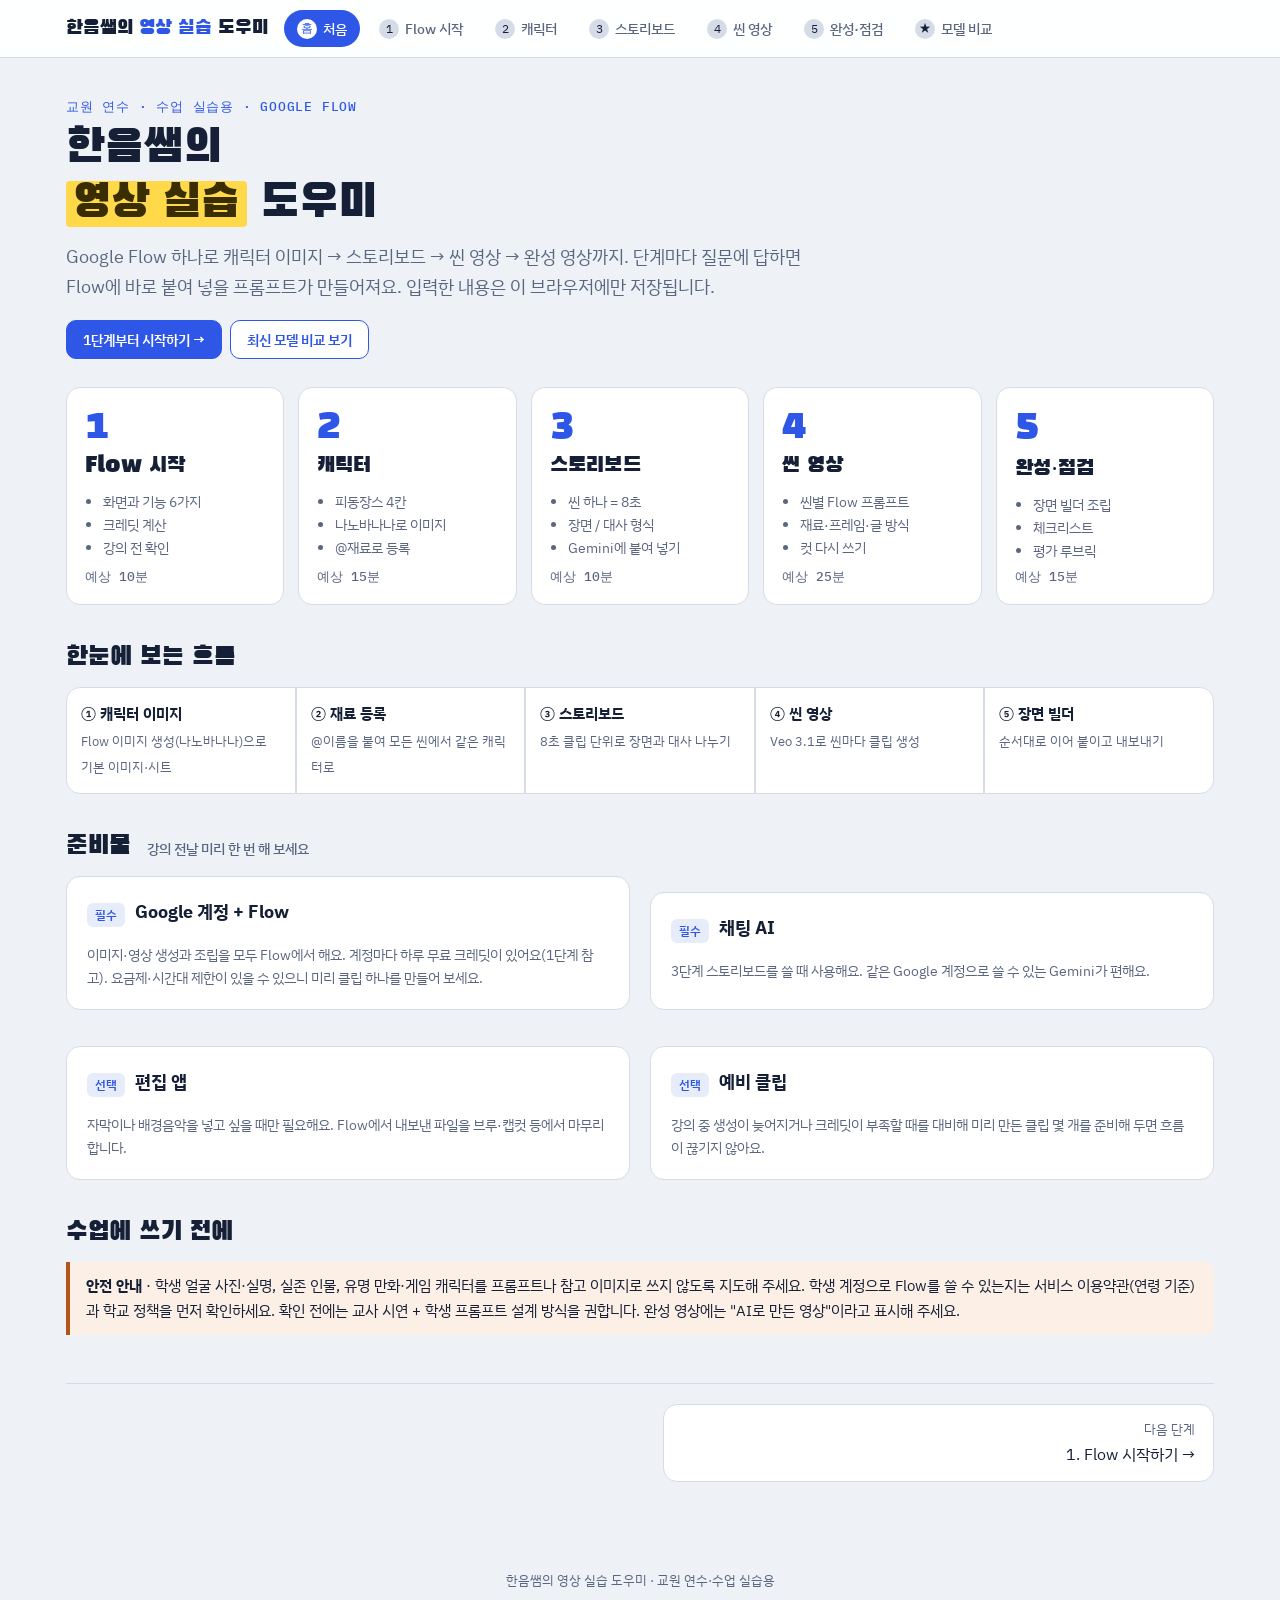
==== commit a45296d9: "Google Flow 중심 강의용으로 개편, 제목 변경 - 제목을 '한음쌤의 영상 실습 도우미'로 변경 - 1단계 Flow 시작하기(기능·크레딧·강의 전 확인) 추가 - 대본 단계" ====
--- a/index.html
+++ b/index.html
@@ -3,15 +3,16 @@
 <head>
 <meta charset="utf-8">
 <meta name="viewport" content="width=device-width,initial-scale=1">
-<title>진성쌤 AI 영상 가이드</title>
-<meta name="description" content="캐릭터 만들기부터 대본, 씬 나누기, 완성 점검까지 단계별로 따라 하는 AI 영상 제작 가이드">
+<title>한음쌤의 영상 실습 도우미</title>
+<meta name="description" content="Google Flow로 캐릭터부터 스토리보드, 씬 영상, 완성까지 따라 하는 AI 영상 실습 도우미">
 <link rel="preconnect" href="https://fonts.googleapis.com">
 <link rel="preconnect" href="https://fonts.gstatic.com" crossorigin>
 <link rel="stylesheet" href="https://fonts.googleapis.com/css2?family=Black+Han+Sans&family=IBM+Plex+Sans+KR:wght@400;500;700&family=IBM+Plex+Mono:wght@400;500&display=swap">
 <link rel="stylesheet" href="assets/guide.css">
 <style>
-  .road{display:grid;grid-template-columns:repeat(4,minmax(0,1fr));gap:14px;margin-top:20px}
-  @media (max-width:900px){.road{grid-template-columns:repeat(2,minmax(0,1fr))}}
+  .road{display:grid;grid-template-columns:repeat(5,minmax(0,1fr));gap:14px;margin-top:20px}
+  @media (max-width:1000px){.road{grid-template-columns:repeat(3,minmax(0,1fr))}}
+  @media (max-width:720px){.road{grid-template-columns:repeat(2,minmax(0,1fr))}}
   @media (max-width:520px){.road{grid-template-columns:minmax(0,1fr)}}
   .road a{display:flex;flex-direction:column;gap:6px;text-decoration:none;color:var(--ink);background:var(--surface);border:1px solid var(--line);border-radius:var(--r);padding:18px;transition:transform .15s,border-color .15s}
   .road a:hover{transform:translateY(-2px);border-color:var(--accent)}
@@ -33,34 +34,39 @@
 
 <main class="wrap">
   <div class="hero">
-    <div class="eyebrow">교원 연수 · 수업 실습용</div>
-    <h1>캐릭터 한 명으로 만드는<br><mark>AI 영상</mark> 4단계</h1>
-    <p class="lede">캐릭터 이미지 → 대본 → 장면(씬) → 브루에서 음성·자막 입히기. 각 단계에서 질문에 답하면 바로 붙여 넣을 프롬프트가 만들어져요. 입력한 내용은 이 브라우저에만 저장됩니다.</p>
+    <div class="eyebrow">교원 연수 · 수업 실습용 · Google Flow</div>
+    <h1>한음쌤의<br><mark>영상 실습</mark> 도우미</h1>
+    <p class="lede">Google Flow 하나로 캐릭터 이미지 → 스토리보드 → 씬 영상 → 완성 영상까지. 단계마다 질문에 답하면 Flow에 바로 붙여 넣을 프롬프트가 만들어져요. 입력한 내용은 이 브라우저에만 저장됩니다.</p>
     <div class="row" style="margin-top:18px">
-      <a class="btn" href="character.html">1단계부터 시작하기 →</a>
-      <a class="btn ghost" href="#prepare">준비물 먼저 보기</a>
+      <a class="btn" href="flow.html">1단계부터 시작하기 →</a>
+      <a class="btn ghost" href="models.html">최신 모델 비교 보기</a>
     </div>
   </div>
 
   <nav class="road" aria-label="제작 단계">
+    <a href="flow.html">
+      <span class="big">1</span><span class="t">Flow 시작</span>
+      <ul><li>화면과 기능 6가지</li><li>크레딧 계산</li><li>강의 전 확인</li></ul>
+      <span class="time">예상 10분</span>
+    </a>
     <a href="character.html">
-      <span class="big">1</span><span class="t">캐릭터</span>
-      <ul><li>피동장스 4칸 채우기</li><li>기본 이미지 1:1</li><li>캐릭터 시트 16:9</li></ul>
+      <span class="big">2</span><span class="t">캐릭터</span>
+      <ul><li>피동장스 4칸</li><li>나노바나나로 이미지</li><li>@재료로 등록</li></ul>
       <span class="time">예상 15분</span>
     </a>
-    <a href="script.html">
-      <span class="big">2</span><span class="t">대본</span>
-      <ul><li>주제·대상·길이 정하기</li><li>브루용 주제·대본 프롬프트</li><li>글자 수 계산</li></ul>
+    <a href="story.html">
+      <span class="big">3</span><span class="t">스토리보드</span>
+      <ul><li>씬 하나 = 8초</li><li>장면 / 대사 형식</li><li>Gemini에 붙여 넣기</li></ul>
       <span class="time">예상 10분</span>
     </a>
     <a href="scenes.html">
-      <span class="big">3</span><span class="t">씬 나누기</span>
-      <ul><li>이야기를 장면별로 자르기</li><li>씬마다 이미지·영상 프롬프트</li><li>마음에 안 드는 컷 다시 쓰기</li></ul>
-      <span class="time">예상 20분</span>
+      <span class="big">4</span><span class="t">씬 영상</span>
+      <ul><li>씬별 Flow 프롬프트</li><li>재료·프레임·글 방식</li><li>컷 다시 쓰기</li></ul>
+      <span class="time">예상 25분</span>
     </a>
     <a href="finish.html">
-      <span class="big">4</span><span class="t">완성·점검</span>
-      <ul><li>브루에서 음성·자막·음악</li><li>내보내기 전 체크리스트</li><li>수업용 평가 루브릭</li></ul>
+      <span class="big">5</span><span class="t">완성·점검</span>
+      <ul><li>장면 빌더 조립</li><li>체크리스트</li><li>평가 루브릭</li></ul>
       <span class="time">예상 15분</span>
     </a>
   </nav>
@@ -68,32 +74,32 @@
   <section>
     <h2>한눈에 보는 흐름</h2>
     <div class="pipe">
-      <div><b>① 캐릭터 고정</b><span>기본 이미지와 시트를 저장해 모든 장면의 참고 이미지로 써요</span></div>
-      <div><b>② 대본</b><span>글자 수를 영상 길이에 맞춰 정해요</span></div>
-      <div><b>③ 장면 재료</b><span>씬마다 이미지 → 필요하면 짧은 영상</span></div>
-      <div><b>④ 브루 조립</b><span>대본·장면·AI 목소리·자막을 한 번에 맞춰요</span></div>
-      <div><b>⑤ 점검·공유</b><span>저작권·개인정보·오탈자 확인 후 내보내기</span></div>
+      <div><b>① 캐릭터 이미지</b><span>Flow 이미지 생성(나노바나나)으로 기본 이미지·시트</span></div>
+      <div><b>② 재료 등록</b><span>@이름을 붙여 모든 씬에서 같은 캐릭터로</span></div>
+      <div><b>③ 스토리보드</b><span>8초 클립 단위로 장면과 대사 나누기</span></div>
+      <div><b>④ 씬 영상</b><span>Veo 3.1로 씬마다 클립 생성</span></div>
+      <div><b>⑤ 장면 빌더</b><span>순서대로 이어 붙이고 내보내기</span></div>
     </div>
   </section>
 
   <section id="prepare">
-    <h2>준비물 <small>계정은 미리 만들어 두면 수업 시간이 절약돼요</small></h2>
+    <h2>준비물 <small>강의 전날 미리 한 번 해 보세요</small></h2>
     <div class="grid2">
       <div class="card">
-        <div class="card-title"><span class="tag">필수</span><h3>브루(Vrew)</h3></div>
-        <p class="small muted" style="margin:0">대본을 넣으면 장면·AI 목소리·자막을 한 번에 맞춰 주는 영상 편집 앱이에요. 4단계에서 사용합니다.</p>
+        <div class="card-title"><span class="tag">필수</span><h3>Google 계정 + Flow</h3></div>
+        <p class="small muted" style="margin:0">이미지·영상 생성과 조립을 모두 Flow에서 해요. 계정마다 하루 무료 크레딧이 있어요(1단계 참고). 요금제·시간대 제한이 있을 수 있으니 미리 클립 하나를 만들어 보세요.</p>
       </div>
       <div class="card">
-        <div class="card-title"><span class="tag">필수</span><h3>이미지 생성 AI 한 가지</h3></div>
-        <p class="small muted" style="margin:0">참고 이미지를 첨부할 수 있는 도구가 좋아요(캐릭터 일관성 유지). 브루 안의 이미지 생성, 미리캔버스 AI, Gemini, ChatGPT 등 학교에서 허용한 도구를 고르세요.</p>
+        <div class="card-title"><span class="tag">필수</span><h3>채팅 AI</h3></div>
+        <p class="small muted" style="margin:0">3단계 스토리보드를 쓸 때 사용해요. 같은 Google 계정으로 쓸 수 있는 Gemini가 편해요.</p>
       </div>
       <div class="card">
-        <div class="card-title"><span class="tag">선택</span><h3>영상 생성 AI</h3></div>
-        <p class="small muted" style="margin:0">정지 이미지를 몇 초짜리 움직이는 컷으로 바꿀 때 써요. 없어도 브루의 이미지 + 자막만으로 충분히 완성됩니다.</p>
+        <div class="card-title"><span class="tag">선택</span><h3>편집 앱</h3></div>
+        <p class="small muted" style="margin:0">자막이나 배경음악을 넣고 싶을 때만 필요해요. Flow에서 내보낸 파일을 브루·캡컷 등에서 마무리합니다.</p>
       </div>
       <div class="card">
-        <div class="card-title"><span class="tag">선택</span><h3>저장 폴더 하나</h3></div>
-        <p class="small muted" style="margin:0"><code>01_캐릭터</code> <code>02_대본</code> <code>03_장면</code> <code>04_완성</code>처럼 단계별 폴더를 만들어 두면 재료를 찾기 쉬워요.</p>
+        <div class="card-title"><span class="tag">선택</span><h3>예비 클립</h3></div>
+        <p class="small muted" style="margin:0">강의 중 생성이 늦어지거나 크레딧이 부족할 때를 대비해 미리 만든 클립 몇 개를 준비해 두면 흐름이 끊기지 않아요.</p>
       </div>
     </div>
   </section>
@@ -101,14 +107,14 @@
   <section>
     <h2>수업에 쓰기 전에</h2>
     <div class="note warn">
-      <b>안전 안내</b> · 학생 얼굴 사진·실명, 실존 인물, 유명 만화·게임 캐릭터를 프롬프트나 참고 이미지로 쓰지 않도록 지도해 주세요. 학생과 함께 쓸 때는 학교에서 허용한 AI 도구와 각 서비스의 연령 기준을 먼저 확인하세요. 완성 영상에는 "AI로 만든 이미지·음성 포함"을 표시하는 것을 권장합니다.
+      <b>안전 안내</b> · 학생 얼굴 사진·실명, 실존 인물, 유명 만화·게임 캐릭터를 프롬프트나 참고 이미지로 쓰지 않도록 지도해 주세요. 학생 계정으로 Flow를 쓸 수 있는지는 서비스 이용약관(연령 기준)과 학교 정책을 먼저 확인하세요. 확인 전에는 교사 시연 + 학생 프롬프트 설계 방식을 권합니다. 완성 영상에는 "AI로 만든 영상"이라고 표시해 주세요.
     </div>
   </section>
 
-  <div class="pager"><span></span><a class="next" href="character.html"><small>다음 단계</small>1. 캐릭터 만들기 →</a></div>
+  <div class="pager"><span></span><a class="next" href="flow.html"><small>다음 단계</small>1. Flow 시작하기 →</a></div>
 </main>
 
-<footer>진성쌤 AI 영상 만들기 가이드 · 교원 연수·수업 실습용</footer>
+<footer>한음쌤의 영상 실습 도우미 · 교원 연수·수업 실습용</footer>
 <script src="assets/guide.js"></script>
 </body>
 </html>
--- a/assets/guide.css
+++ b/assets/guide.css
@@ -1,4 +1,4 @@
-/* 진성쌤 AI 영상 만들기 가이드 — 공용 스타일 (캐릭터 공방과 같은 색·글꼴) */
+/* 한음쌤의 영상 실습 도우미 — 공용 스타일 (캐릭터 공방과 같은 색·글꼴) */
 :root{
   --bg:#EEF1F6; --surface:#FFFFFF; --sunk:#F6F8FB; --ink:#152036; --muted:#5A6680; --line:#D6DCE7;
   --accent:#2E57E8; --accent-ink:#FFFFFF; --mark:#FFD94A; --mark-ink:#3A2E00; --ok:#1F8A5B; --warn:#B4541A;
@@ -10,6 +10,7 @@
   color-scheme:light;
 }
 *{box-sizing:border-box}
+[hidden]{display:none!important}
 html{scroll-behavior:smooth}
 body{margin:0;background:var(--bg);color:var(--ink);font:16px/1.65 var(--f-body);-webkit-text-size-adjust:100%}
 a{color:var(--accent)}
@@ -41,7 +42,7 @@
 .grid2{display:grid;grid-template-columns:minmax(0,1fr) minmax(0,1fr);gap:20px}
 .split{display:grid;grid-template-columns:minmax(0,420px) minmax(0,1fr);gap:24px;align-items:start}
 .split > .sticky{position:sticky;top:76px;max-height:calc(100vh - 92px);overflow:auto}
-@media (max-width:900px){.grid2,.split{grid-template-columns:minmax(0,1fr)}.split > .sticky{position:static}}
+@media (max-width:900px){.grid2,.split{grid-template-columns:minmax(0,1fr)}.split > .sticky{position:static;max-height:none;overflow:visible}}
 
 /* ── 카드 ── */
 .card{background:var(--surface);border:1px solid var(--line);border-radius:var(--r);padding:20px}
@@ -91,7 +92,8 @@
 .tbl{width:100%;border-collapse:collapse;font-size:15px;background:var(--surface)}
 .tbl th,.tbl td{border:1px solid var(--line);padding:10px 12px;text-align:left;vertical-align:top}
 .tbl th{background:var(--sunk);font-weight:600}
-.tbl-wrap{overflow-x:auto;border-radius:var(--r)}
+.tbl-wrap{overflow-x:auto;border-radius:var(--r);-webkit-overflow-scrolling:touch}
+.tbl-wrap .tbl{min-width:680px}
 
 /* ── 단계 이동 ── */
 .pager{display:flex;justify-content:space-between;gap:12px;margin-top:48px;padding-top:20px;border-top:1px solid var(--line)}
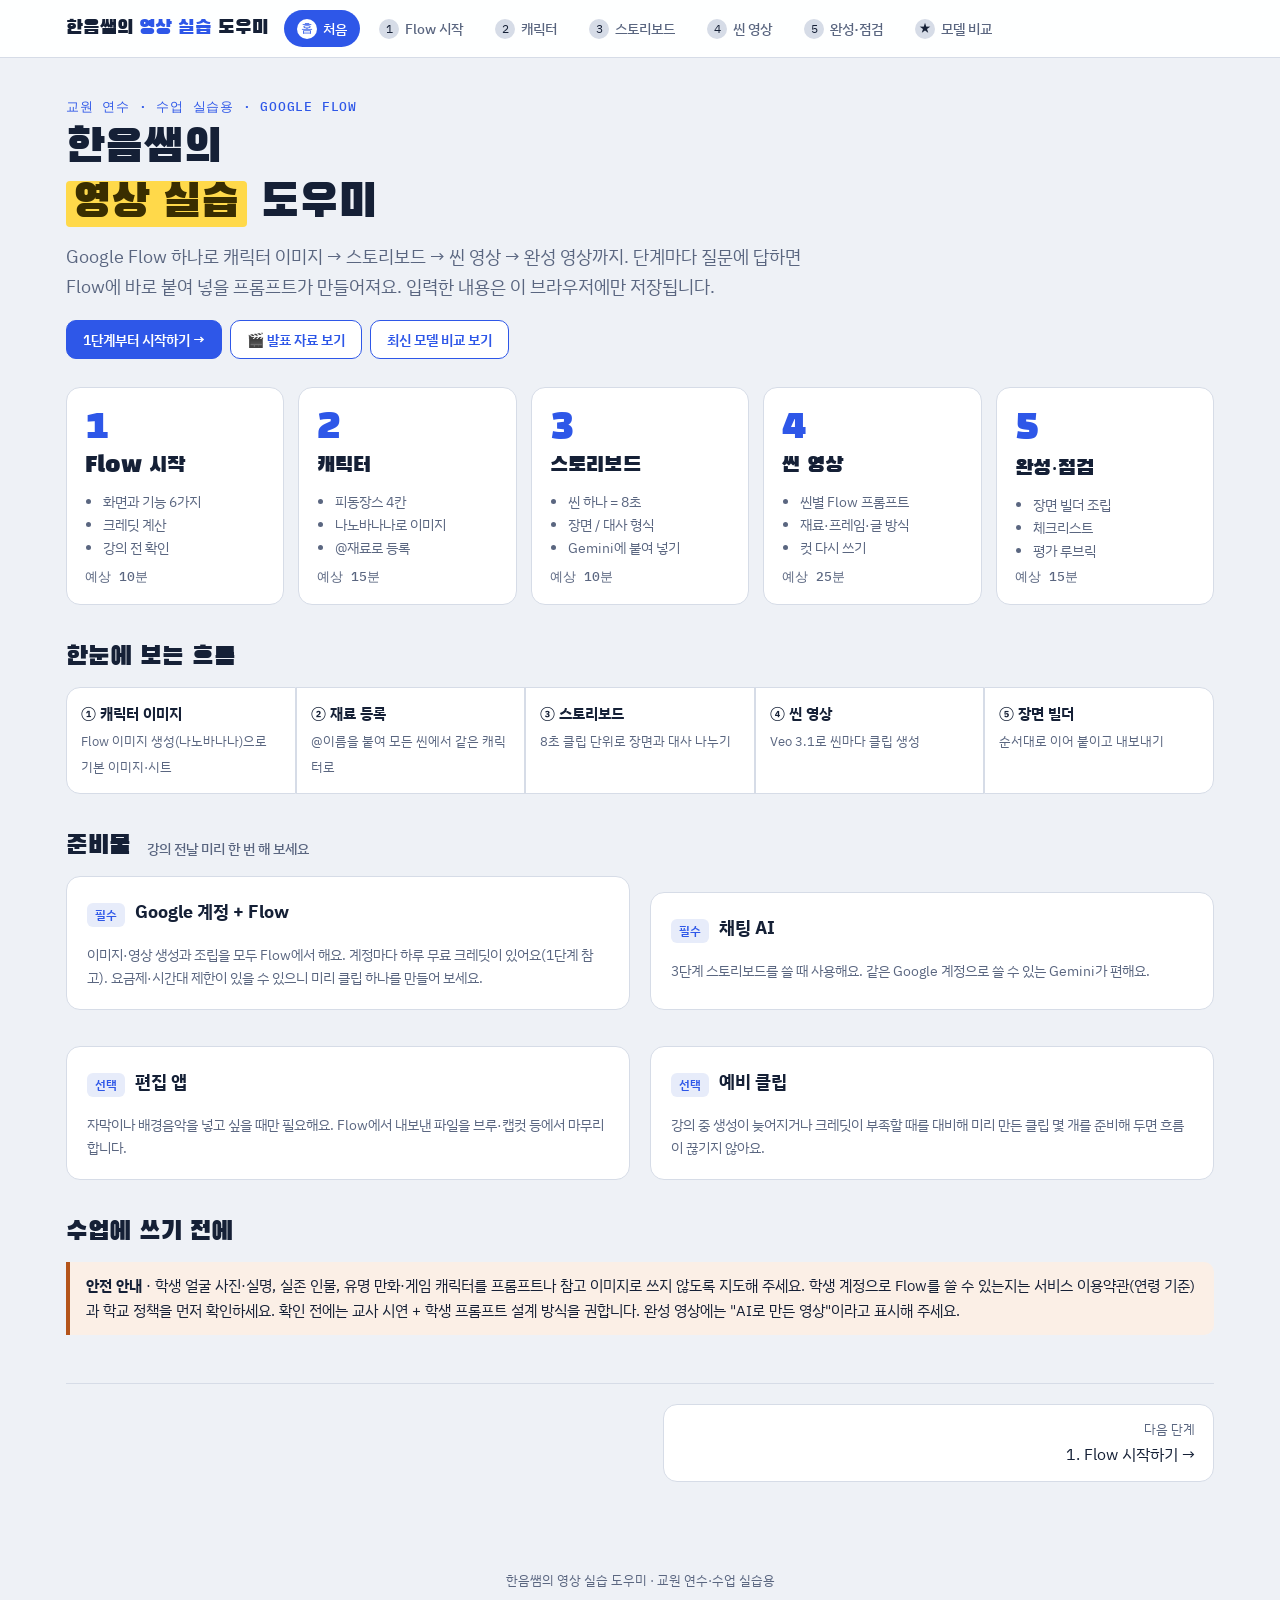
==== commit 26ddc260: "HTML 발표 자료(slides.html) 추가 - 캔바 'AI 영상 제작 연수 최종본' SESSION 01~04 내용을 HTML 슬라이드로 옮김 - SESSION 05 실습을 G" ====
--- a/index.html
+++ b/index.html
@@ -39,6 +39,7 @@
     <p class="lede">Google Flow 하나로 캐릭터 이미지 → 스토리보드 → 씬 영상 → 완성 영상까지. 단계마다 질문에 답하면 Flow에 바로 붙여 넣을 프롬프트가 만들어져요. 입력한 내용은 이 브라우저에만 저장됩니다.</p>
     <div class="row" style="margin-top:18px">
       <a class="btn" href="flow.html">1단계부터 시작하기 →</a>
+      <a class="btn ghost" href="slides.html">🎬 발표 자료 보기</a>
       <a class="btn ghost" href="models.html">최신 모델 비교 보기</a>
     </div>
   </div>
